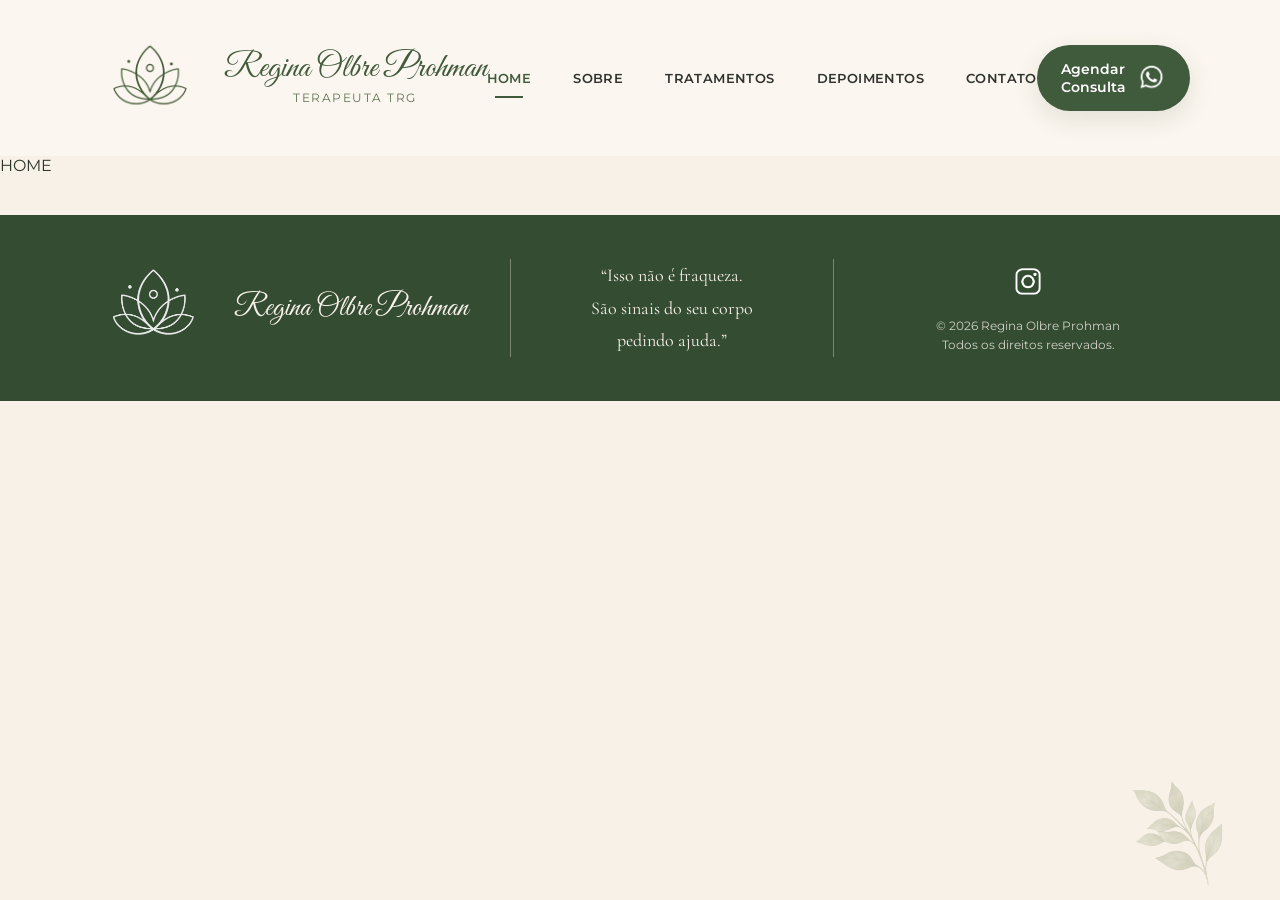
==== index.html @ 71042fd4 "Estrutura inicial de header e footer" ====
<!DOCTYPE html>
<html lang="pt-BR">

<head>
    <meta charset="UTF-8">
    <meta name="viewport" content="width=device-width, initial-scale=1.0">
    <title>Regina Olbre Prohman | Terapeuta</title>
    <link rel="stylesheet" href="style.css">
    <link rel="stylesheet" href="https://fonts.googleapis.com/css2?family=Great+Vibes&display=swap">
</head>

<body>
    <header>
        <div class="logo_cabecalho">
            <div class="icone_cabecalho">
                <img src="img/icone-header.png" alt="Ícone Regina Olbre Prohman">
            </div>

            <div class="nome">
                <p class="nome_regina">Regina Olbre Prohman</p>
                <p class="terapeuta_trg">TERAPEUTA TRG</p>
            </div>
        </div>

        <div class="menu">
            <nav>
                <a href="index.html" class="ativo">Home</a>
                <a href="sobre.html">Sobre</a>
                <a href="tratamentos.html">Tratamentos</a>
                <a href="depoimentos.html">Depoimentos</a>
                <a href="contato.html">Contato</a>
            </nav>
        </div>

        <div class="botao_whats">
            <a href="https://wa.me/55041995051301">
                Agendar Consulta
                <img src="img/whatsapp-icon.png" alt="WhatsApp">
            </a>
        </div>
</header>

    <section>
        <p>HOME</p>
    </section>


    <footer>
    <div class="footer_container">
        <div class="footer_logo">
            <img src="img/icone-rodape.png" alt="Ícone Regina Olbre Prohman">
            <p class="footer_nome">Regina Olbre Prohman</p>
        </div>

        <div class="footer_frase">
            <p>“Isso não é fraqueza.<br>São sinais do seu corpo <br>pedindo ajuda.”</p>
        </div>

        <div class="footer_contato">
            <div class="footer_insta">
                <a href="https://www.instagram.com/reginaolbreprohmam?utm_source=ig_web_button_share_sheet&igsh=ZDNlZDc0MzIxNw==" target="_blank">
                    <img src="img/instagram-icon.png" alt="Instagram">
                </a>
            </div>

            <p class="footer_direitos">
                © 2026 Regina Olbre Prohman<br>
                Todos os direitos reservados.
            </p>
        </div>
        <img class="folha_footer" src="img/folha-footer.png" alt="Folha decorativa">
    </div>
</footer>
</body>

</html>
---- style.css ----
@import url('https://fonts.googleapis.com/css2?family=Allura&family=Cormorant+Garamond:wght@400;500;600;700&family=Montserrat:wght@400;500;600;700&display=swap');
@import url('https://fonts.googleapis.com/css2?family=Great+Vibes&display=swap');

:root {
    /* FONTES */
    --fonte-logo: 'Great Vibes', cursive;
    --fonte-titulo: 'Cormorant Garamond', serif;
    --fonte-texto: 'Montserrat', sans-serif;

    /* CORES PRINCIPAIS */
    --cor-verde-principal: #405a3c;
    --cor-verde-escuro: #2f462f;
    --cor-verde-medio: #5f7655;
    --cor-verde-claro: #aab79b;

    /* CORES DE FUNDO */
    --cor-fundo-site: #f8f1e8;
    --cor-fundo-header: #fbf6ef;
    --cor-fundo-card: #fffaf2;
    --cor-fundo-footer: #334c32;

    /* CORES DE TEXTO */
    --cor-texto-principal: #2d352b;
    --cor-texto-secundario: #5e6659;
    --cor-texto-claro: #f8f1e8;
    --cor-texto-menu: #2f332e;

    /* CORES DE DETALHES */
    --cor-borda-suave: #e3d8c7;
    --cor-linha-decorativa: #d6c9b8;
    --cor-branco: #ffffff;

    /* BOTÕES */
    --cor-botao-verde: #405a3c;
    --cor-botao-verde-hover: #2f462f;
    --cor-botao-texto: #ffffff;

    /* SOMBRAS */
    --sombra-suave: 0 8px 25px rgba(47, 70, 47, 0.12);

    /* TAMANHOS */
    --altura-header: 90px;
    --largura-container: 1180px;
}


* {
    margin: 0;
    padding: 0;
    box-sizing: border-box;
}

body {
    font-family: var(--fonte-texto);
    background-color: var(--cor-fundo-site);
    color: var(--cor-texto-principal);
}

header {
    width: 100%;
    min-height: var(--altura-header);
    background-color: var(--cor-fundo-header);
    display: flex;
    align-items: center;
    justify-content: space-between;
    padding: 18px 7%;
    position: relative;
    z-index: 10;
}

.logo_cabecalho {
    text-decoration: none;
}
.icone_cabecalho {
    display: flex;
    align-items: center;
}

.icone_cabecalho img {
    width: 120px;
    height: auto;
    display: block;
}

.nome {
    margin-left: 14px;
    display: flex;
    flex-direction: column;
    justify-content: center;
    text-align: center;
}

.nome_regina {
    font-family: var(--fonte-logo);
    font-size: 34px;
    color: var(--cor-verde-principal);
    line-height: 1;
    white-space: nowrap;
}

.terapeuta_trg {
    font-family: var(--fonte-texto);
    font-size: 12px;
    letter-spacing: 1.5px;
    color: var(--cor-verde-medio);
    text-transform: uppercase;
    margin-top: 4px;
}

.menu nav {
    display: flex;
    align-items: center;
    gap: 42px;
}

.menu nav a {
    position: relative;
    font-family: var(--fonte-texto);
    font-size: 13px;
    font-weight: 600;
    color: var(--cor-texto-menu);
    text-decoration: none;
    text-transform: uppercase;
    letter-spacing: 0.4px;
    transition: color 0.3s ease;
}

.menu nav a::after {
    content: "";
    position: absolute;
    left: 50%;
    bottom: -12px;
    width: 0;
    height: 2px;
    background-color: var(--cor-verde-principal);
    transform: translateX(-50%);
    transition: width 0.3s ease;
}

.menu nav a:hover,
.menu nav a.ativo {
    color: var(--cor-verde-principal);
}

.menu nav a:hover::after,
.menu nav a.ativo::after {
    width: 28px;
}

.botao_whats img {
    width: 30px;
    height: auto;
}

.botao_whats a {
    display: inline-flex;
    align-items: center;
    justify-content: center;
    gap: 8px;
    padding: 15px 24px;
    border-radius: 999px;
    background-color: var(--cor-botao-verde);
    color: var(--cor-botao-texto);
    font-family: var(--fonte-texto);
    font-size: 14px;
    font-weight: 600;
    text-decoration: none;
    box-shadow: var(--sombra-suave);
    transition: background-color 0.3s ease, transform 0.3s ease;
}

.botao_whats a:hover {
    background-color: var(--cor-botao-verde-hover);
    transform: translateY(-2px);
}

.logo_cabecalho {
    display: flex;
    align-items: center;
}

footer {
    width: 100%;
    background-color: var(--cor-fundo-footer);
    color: var(--cor-texto-claro);
    padding: 28px 7%;
    margin-top: 40px;
}

.footer_container {
    max-width: var(--largura-container);
    margin: 0 auto;
    display: grid;
    grid-template-columns: 1.2fr 1fr 1fr;
    align-items: center;
    gap: 32px;
}

.footer_logo {
    display: flex;
    align-items: center;
    gap: 14px;
}

.footer_logo img {
    width: 130px;
    height: auto;
    opacity: 0.9;
}

.footer_nome {
    font-family: var(--fonte-logo);
    font-size: 30px;
    color: var(--cor-texto-claro);
    line-height: 1;
}

.footer_frase {
    border-left: 1px solid rgba(248, 241, 232, 0.35);
    border-right: 1px solid rgba(248, 241, 232, 0.35);
    padding: 0 28px;
    text-align: center;
}

.footer_frase p {
    font-family: var(--fonte-titulo);
    font-size: 18px;
    line-height: 1.8;
    color: var(--cor-texto-claro);
}

.footer_contato {
    text-align: center;
}

.footer_insta {
    margin-bottom: 10px;
}

.footer_insta a {
    color: var(--cor-texto-claro);
    text-decoration: none;
    font-family: var(--fonte-texto);
    font-size: 15px;
    font-weight: 500;
}

.footer_insta img {
    width: 40px;
    height: auto;
    transition: transform 0.3s ease, opacity 0.3s ease;
}

.footer_insta img:hover {
    transform: translateY(-3px);
    opacity: 0.85;
}

.footer_direitos {
    font-family: var(--fonte-texto);
    font-size: 12px;
    line-height: 1.6;
    color: rgba(248, 241, 232, 0.8);
}

.folha_footer {
    position: absolute;
    right: 40px;
    bottom: 0;
    width: 130px;
    opacity: 0.35;
    pointer-events: none;
}
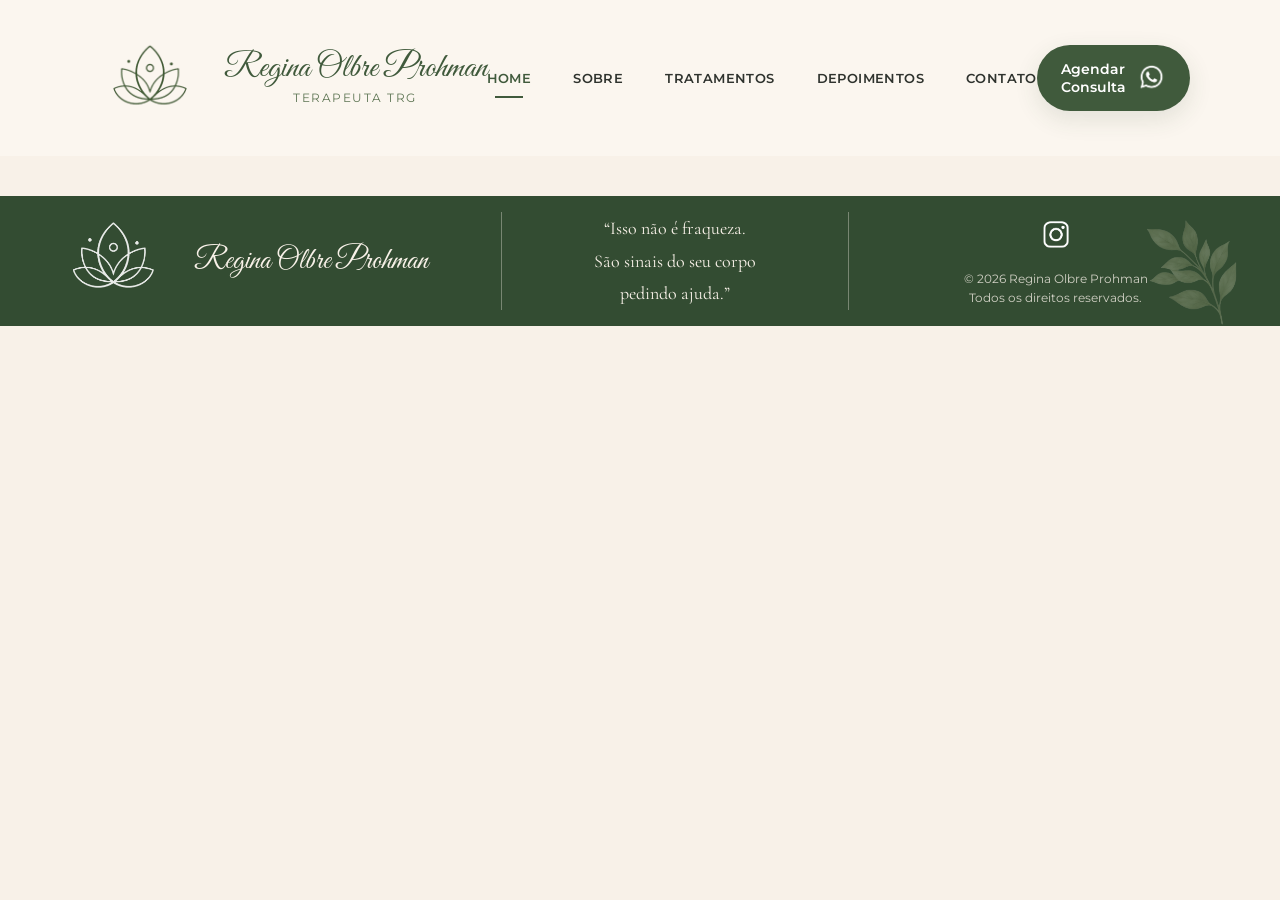
==== commit 3b18f929: "Corrige o footer" ====
--- a/index.html
+++ b/index.html
@@ -40,8 +40,8 @@
         </div>
 </header>
 
-    <section>
-        <p>HOME</p>
+    <section class="hero">
+        
     </section>
 
 
--- a/style.css
+++ b/style.css
@@ -180,10 +180,10 @@
 }
 
 footer {
+    position: relative;
     width: 100%;
     background-color: var(--cor-fundo-footer);
     color: var(--cor-texto-claro);
-    padding: 28px 7%;
     margin-top: 40px;
 }
 
@@ -265,9 +265,8 @@
 
 .folha_footer {
     position: absolute;
-    right: 40px;
-    bottom: 0;
+    right: 2%;
+    top: 10%;
     width: 130px;
     opacity: 0.35;
-    pointer-events: none;
 }
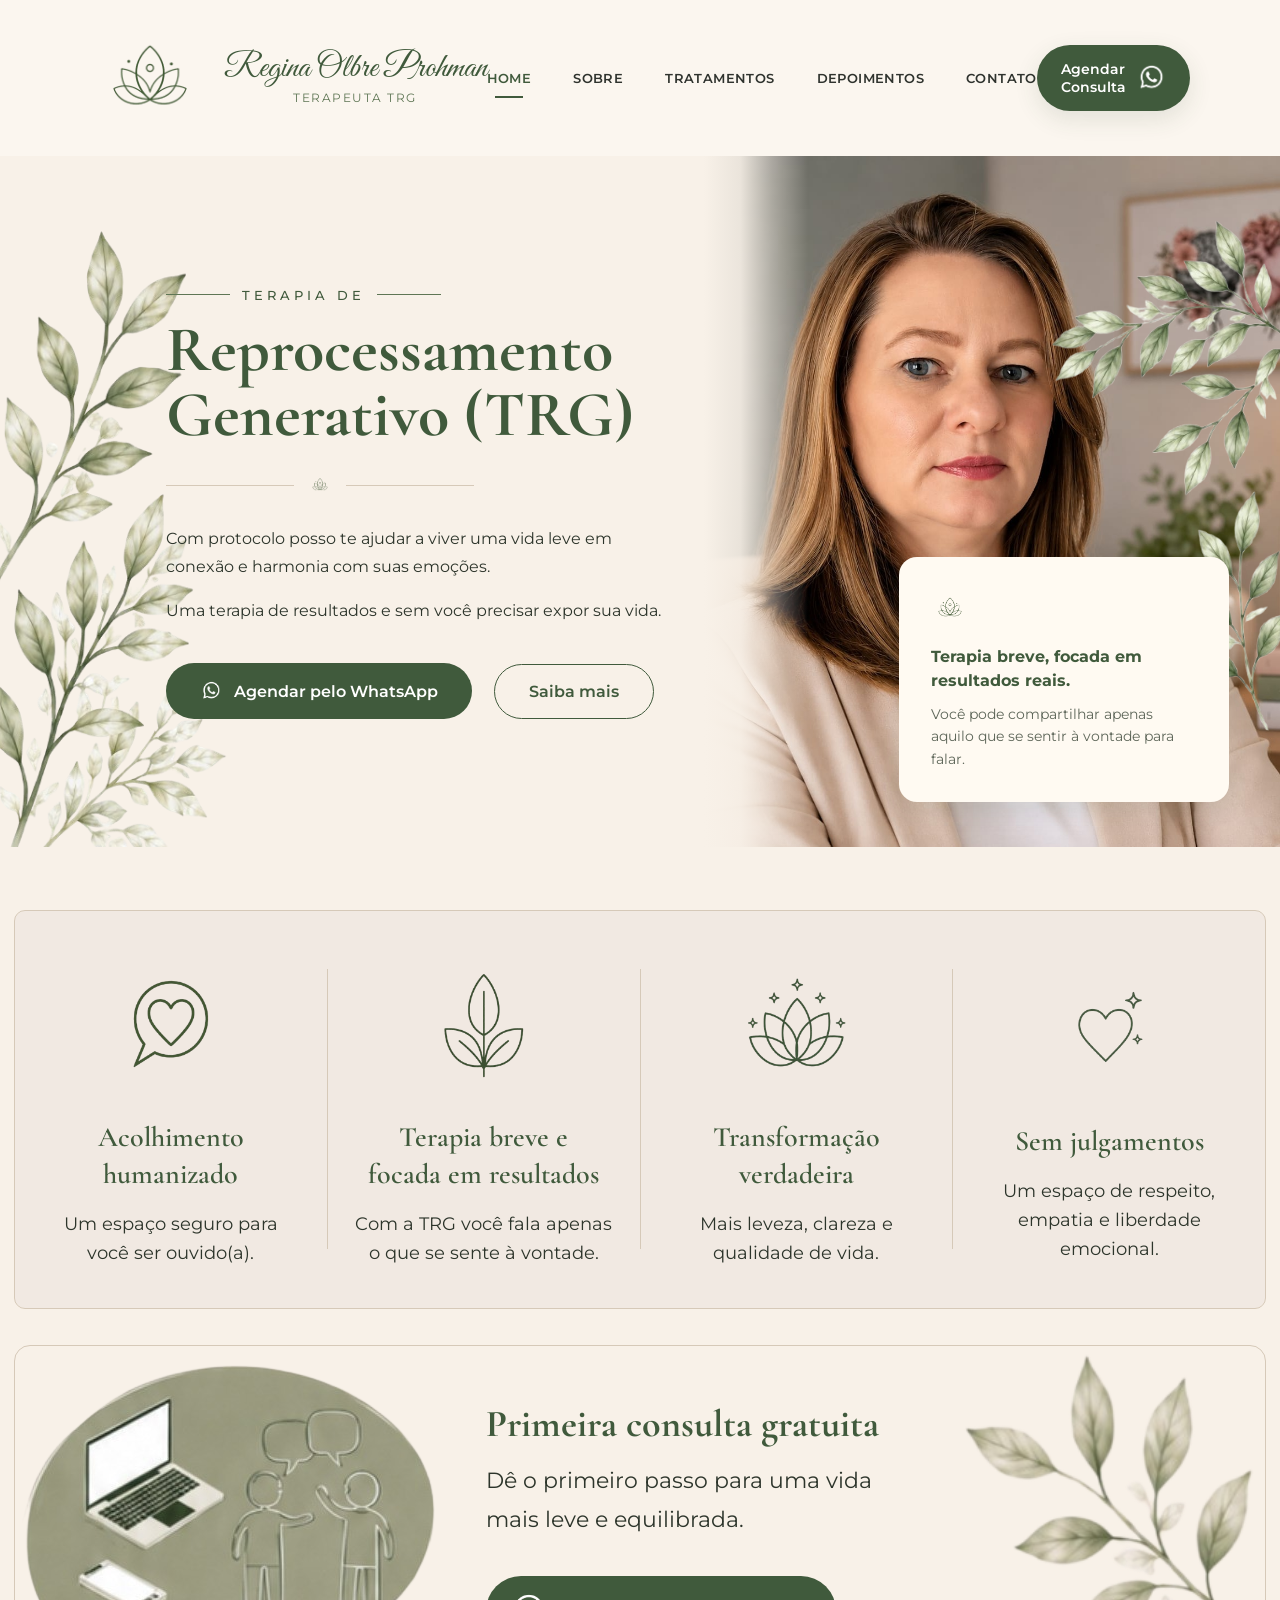
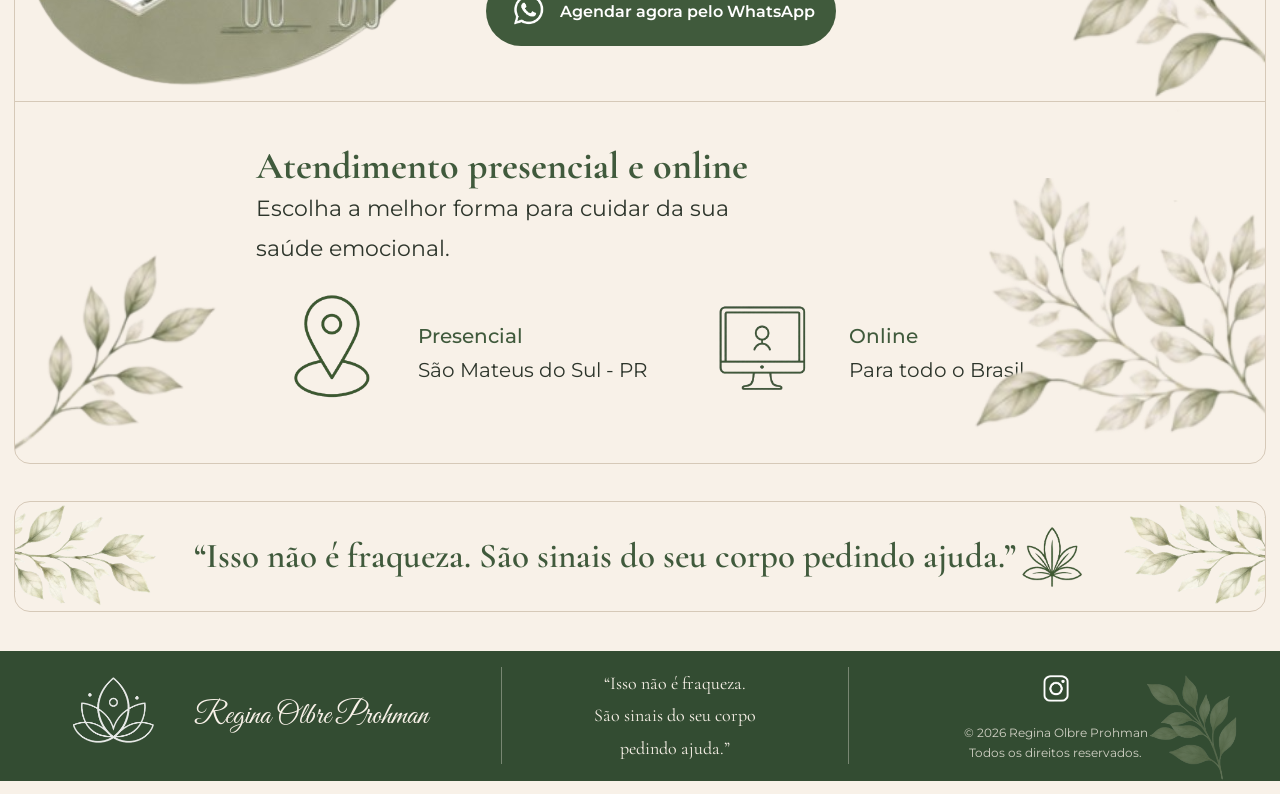
==== commit 86d3dc20: "Restaura imagens e arquivos do projeto" ====
--- a/index.html
+++ b/index.html
@@ -9,7 +9,7 @@
     <link rel="stylesheet" href="https://fonts.googleapis.com/css2?family=Great+Vibes&display=swap">
 </head>
 
-<body>
+<body class="home">
     <header>
         <div class="logo_cabecalho">
             <div class="icone_cabecalho">
@@ -38,12 +38,149 @@
                 <img src="img/whatsapp-icon.png" alt="WhatsApp">
             </a>
         </div>
-</header>
-
-    <section class="hero">
-        
-    </section>
-
+    </header>
+
+    <main>
+        <section class="hero">
+            <img src="img/folhas-decoracao-grandes.png" alt="Folha decorativa" class="folha-hero">
+            <img src="img/folhas-decoracao-grandes-direita.png" alt="Folha decorativa" class="folha-hero-2">
+
+            <div class="hero-esquerda">
+                <div class="subtitulo-hero">
+                    <span></span>
+                    <p>TERAPIA DE</p>
+                    <span></span>
+                </div>
+
+                <h1>
+                    Reprocessamento<br>
+                    Generativo (TRG)
+                </h1>
+
+                <div class="divisor">
+                    <span></span>
+                    <img src="img/icone-header.png" alt="Folha decorativa">
+                    <span></span>
+                </div>
+
+                <p class="descricao-hero">
+                    Com protocolo posso te ajudar a viver uma vida leve
+                    em conexão e harmonia com suas emoções.</p>
+
+                <p class="descricao-hero">
+                    Uma terapia de resultados e sem você precisar expor sua vida.</p>
+
+                <div class="botoes-hero">
+                    <a href="https://wa.me/55041995051301" class="btn-whatsapp" target="_blank">
+                        <img src="img/whatsapp-icon.png" alt="WhatsApp">
+                        Agendar pelo WhatsApp
+                    </a>
+
+                    <a href="sobre.html" class="btn-sobre">
+                        Saiba mais
+                    </a>
+                </div>
+                </div>
+
+                <div class="hero-direita">
+                    <div class="hero-imagem">
+                        <img src="img/hero-imagem.jpeg" alt="Terapeuta segurando prancheta.">
+                    </div>
+
+                    <div class="ret-direita">
+                        <img src="img/icone-header.png" alt="Folha decorativa">
+
+                        <p class="frase-ret-desc-cima">
+                            Terapia breve, focada em resultados reais.</p>
+                        <p class="frase-ret-desc">Você pode compartilhar apenas aquilo que se sentir à vontade para falar.</p>
+                    </div>
+                </div>
+        </section>
+
+        <section class="rect-quatro">
+            <div class="quadro">
+                <img class="icone" src="img/balao_coracao.png" alt="Ícone de um balão de fala com um coração dentro.">
+                <p class="titulo-quadro">Acolhimento<br>humanizado</p>
+                <p class="descricao-quadro">Um espaço seguro para<br>você ser ouvido(a).</p>
+            </div>
+            
+            <div class="divisao"><span></span></div>
+
+            <div class="quadro">
+                <img class="icone" src="img/folha_quadro.png" alt="Ícone de uma folha decorativa.">
+                <p class="titulo-quadro">Terapia breve e<br>focada em resultados</p>    
+                <p class="descricao-quadro">Com a TRG você fala apenas<br>o que se sente à vontade.</p>
+            </div>
+            
+            <div class="divisao"><span></span></div>
+
+            <div class="quadro">
+                <img class="icone" src="img/lotus_estrelas.png" alt="Ícone de um balão de uma lótus com estrelas.">
+                <p class="titulo-quadro">Transformação<br>verdadeira</p>          
+                <p class="descricao-quadro">Mais leveza, clareza e<br>qualidade de vida.</p>
+            </div>
+
+            <div class="divisao"><span></span></div>
+            
+            <div class="quadro">
+                <img class="icone" src="img/coracao_estrelas.png" alt="Ícone de coração com estrelas.">
+                <p class="titulo-quadro">Sem julgamentos</p>           
+                <p class="descricao-quadro">Um espaço de respeito,<br>empatia e liberdade<br>emocional.</p>
+            </div>
+        </section>
+
+        <section class="quadro-info">
+            <img src="img/folha-esquerda.png" alt="Folha decorativa" class="folha-esquerda-info">
+            <img src="img/folhas-direita-baixo.png" alt="Folha decorativa" class="folha-direita-info">
+            <img src="img/folhas-direita.png" alt="Folha decorativa" class="folha-direita-baixo-info">
+            <div class="parte-cima">
+                <img src="img/conversa.png" alt="Ícone de duas pessoas conversando.">
+                <div class="rect-info-cima">
+                    <p class="titulo-info">Primeira consulta gratuita</p>
+                    <p class="descricao-info">Dê o primeiro passo para uma vida<br>mais leve e equilibrada.</p>
+                    <a href="https://wa.me/55041995051301" class="btn-whatsapp" target="_blank">
+                        <img src="img/whatsapp-icon.png" alt="WhatsApp">
+                        Agendar agora pelo WhatsApp
+                    </a>
+                </div>
+            </div>
+
+            <div class="divisao-info"><span></span></div>
+
+            <div class="parte-baixo">
+                <p class="titulo-info">Atendimento presencial e online</p>
+                <p class="descricao-info">Escolha a melhor forma para cuidar da sua<br>saúde emocional.</p>
+                <div class="parte-baixo-baixo">
+                    <div class="presencial">
+                        <img src="img/localização.png" alt="Ícone de um localizador de mapa." class="icone">
+                    <div class="texto-baixo-baixo">
+                            <p class="titulo-atd">Presencial</p>
+                            <p class="desc-atd">São Mateus do Sul - PR</p>
+                        </div>
+                    </div>
+                    <div class="online">
+                        <img src="img/computador.png" alt="Ícone de atendimento online." class="icone">
+                        <div class="texto-baixo-baixo">
+                        <p class="titulo-atd">Online</p>
+                        <p class="desc-atd">Para todo o Brasil</p>
+                        </div>
+                    </div>
+                </div>
+            </div>
+        </section>
+
+        <section>
+            <div class="quadro-decoracao">
+                <img src="img/folha-decoracao-esquerda.png" alt="Folha decorativa" class="folha-decoracao-esquerda">
+                <img src="img/folha-decoracao-direita.png" alt="Folha decorativa" class="folha-decoracao-direita">
+                <div class="frase-quadro-decoracao">
+                    <p>“Isso não é fraqueza. São sinais do seu corpo pedindo ajuda.”</p>
+                </div>
+                <img src="img/folhinha-decoracao.png" alt="Folha decorativa" class="folhinha-decoracao">
+            </div>
+        </section>
+
+    </main>
 
     <footer>
     <div class="footer_container">
--- a/style.css
+++ b/style.css
@@ -1,5 +1,9 @@
 @import url('https://fonts.googleapis.com/css2?family=Allura&family=Cormorant+Garamond:wght@400;500;600;700&family=Montserrat:wght@400;500;600;700&display=swap');
 @import url('https://fonts.googleapis.com/css2?family=Great+Vibes&display=swap');
+
+p{
+    margin: 0;
+}
 
 :root {
     /* FONTES */
@@ -41,6 +45,7 @@
     /* TAMANHOS */
     --altura-header: 90px;
     --largura-container: 1180px;
+    --largura-quadro: 1250px;
 }
 
 
@@ -269,4 +274,671 @@
     top: 10%;
     width: 130px;
     opacity: 0.35;
-}+    pointer-events: none;
+}
+
+/* HOME */
+
+/*hero*/
+.hero {
+    position: relative;
+    width: 100%;
+    min-height: 560px;
+    background-color: var(--cor-fundo-site);
+    display: grid;
+    grid-template-columns: minmax(0, 55%) minmax(0, 45%);
+
+    overflow: hidden;
+}
+
+.folha-hero {
+    position: absolute;
+    left: -2%;
+    top: 8%;
+    width: clamp(160px, 21vw, 330px);
+    z-index: 3;
+    pointer-events: none;
+}
+
+.folha-hero-2 {
+    position: absolute;
+    right: -2%;
+    top: 8%;
+    width: clamp(170px, 23vw, 300px);
+    z-index: 5;
+    pointer-events: none;
+}
+
+.hero-esquerda {
+    position: relative;
+    z-index: 4;
+
+    /* AUMENTA A ÁREA REAL DA DIV */
+    width: 100%;
+    min-height: 560px;
+
+    /* controla onde o conteúdo começa */
+    padding: 58px 40px 55px clamp(120px, 13vw, 210px);
+
+    display: flex;
+    flex-direction: column;
+    justify-content: center;
+    align-items: flex-start;
+
+    /* remove o margin que estava atrapalhando */
+    margin-left: 0;
+}
+
+.subtitulo-hero {
+    display: flex;
+    align-items: center;
+    gap: 12px;
+    margin-bottom: 14px;
+}
+
+.subtitulo-hero span {
+    width: clamp(45px, 5vw, 70px);
+    height: 1px;
+    background-color: var(--cor-verde-medio);
+}
+
+.subtitulo-hero p {
+    font-family: var(--fonte-texto);
+    font-size: clamp(13px, 1.05vw, 16px);
+    letter-spacing: 4px;
+    color: var(--cor-verde-principal);
+    font-weight: 500;
+}
+
+.hero-esquerda h1 {
+    font-family: var(--fonte-titulo);
+    font-size: clamp(52px, 5vw, 76px);
+    line-height: 1.02;
+    color: var(--cor-verde-principal);
+    margin-bottom: 26px;
+}
+
+.divisor {
+    display: flex;
+    align-items: center;
+    gap: 14px;
+    width: clamp(260px, 24vw, 390px);
+    margin-bottom: 28px;
+}
+
+.divisor span {
+    flex: 1;
+    height: 1px;
+    background-color: var(--cor-linha-decorativa);
+}
+
+.divisor img {
+    width: 24px;
+    height: auto;
+}
+
+.descricao-hero {
+    max-width: 650px;
+    font-family: var(--fonte-texto);
+    font-size: clamp(16px, 1.25vw, 20px);
+    line-height: 1.75;
+    color: var(--cor-texto-principal);
+    margin-bottom: 16px;
+}
+
+.botoes-hero {
+    display: flex;
+    align-items: center;
+    gap: 22px;
+    margin-top: 22px;
+    flex-wrap: wrap;
+}
+
+.btn-whatsapp,
+.btn-sobre {
+    display: inline-flex;
+    align-items: center;
+    justify-content: center;
+    text-decoration: none;
+    font-family: var(--fonte-texto);
+    font-size: 16px;
+    font-weight: 600;
+    border-radius: 999px;
+    transition: 0.3s ease;
+    white-space: nowrap;
+}
+
+.btn-whatsapp {
+    gap: 12px;
+    padding: 17px 34px;
+    background-color: var(--cor-botao-verde);
+    color: var(--cor-botao-texto);
+}
+
+.btn-whatsapp img {
+    width: 22px;
+    height: 22px;
+}
+
+.btn-whatsapp:hover {
+    transform: translateY(-3px);
+    background-color: var(--cor-botao-verde-hover);
+}
+
+.btn-sobre {
+    padding: 17px 34px;
+    color: var(--cor-verde-principal);
+    border: 1px solid var(--cor-verde-principal);
+    background-color: transparent;
+}
+
+.btn-sobre:hover {
+    transform: translateY(-3px);
+    background-color: var(--cor-verde-principal);
+    color: var(--cor-branco);
+}
+
+.hero-direita {
+    position: relative;
+    min-height: 560px;
+}
+
+.hero-imagem {
+    position: relative;
+    width: 100%;
+    height: 100%;
+    min-height: 560px;
+    overflow: hidden;
+}
+
+.hero-imagem img {
+    width: 100%;
+    height: 100%;
+    object-fit: cover;
+    object-position: center;
+    display: block;
+}
+
+.hero-imagem::before {
+    content: "";
+    position: absolute;
+    top: 0;
+    left: 0;
+    width: 18%;
+    height: 100%;
+    background: linear-gradient(
+        to right,
+        var(--cor-fundo-site) 0%,
+        rgba(248, 241, 232, 0.9) 35%,
+        rgba(248, 241, 232, 0.45) 65%,
+        rgba(248, 241, 232, 0) 100%
+    );
+    z-index: 2;
+}
+
+.ret-direita {
+    position: absolute;
+    right: clamp(25px, 4vw, 60px);
+    bottom: clamp(28px, 4vw, 45px);
+    width: min(330px, calc(100% - 40px));
+    background-color: var(--cor-fundo-card);
+    border-radius: 18px;
+    padding: 32px;
+    z-index: 6;
+    box-shadow: var(--sombra-suave);
+}
+
+.ret-direita img {
+    width: 38px;
+    height: auto;
+    margin-bottom: 14px;
+}
+
+.frase-ret-desc-cima {
+    font-family: var(--fonte-texto);
+    font-size: 16px;
+    font-weight: 700;
+    line-height: 1.5;
+    color: var(--cor-verde-principal);
+    margin-bottom: 10px;
+}
+
+.frase-ret-desc {
+    font-family: var(--fonte-texto);
+    font-size: 14px;
+    line-height: 1.6;
+    color: var(--cor-texto-secundario);
+}
+
+@media (max-width: 1100px) {
+    .hero {
+        grid-template-columns: 62% 38%;
+    }
+
+    .hero-esquerda {
+        min-height: 560px;
+        padding-left: 90px;
+        padding-right: 30px;
+        margin-left: 0;
+    }
+
+    .hero-esquerda h1 {
+        font-size: clamp(46px, 5.5vw, 60px);
+    }
+
+    .descricao-hero {
+        max-width: 560px;
+        font-size: 16px;
+    }
+
+    .folha-hero {
+        width: 200px;
+    }
+
+    .folha-hero-2 {
+        width: 240px;
+    }
+}
+
+@media (max-width: 900px) {
+    .hero {
+        grid-template-columns: 1fr;
+        min-height: auto;
+    }
+
+    .hero-esquerda {
+        min-height: auto;
+        padding: 70px 30px 50px;
+        align-items: center;
+        text-align: center;
+        margin-left: 0;
+    }
+
+    .hero-esquerda h1 {
+        font-size: clamp(42px, 8vw, 56px);
+    }
+
+    .subtitulo-hero {
+        justify-content: center;
+    }
+
+    .divisor {
+        margin-left: auto;
+        margin-right: auto;
+        width: min(360px, 80%);
+    }
+
+    .descricao-hero {
+        max-width: 620px;
+        font-size: 16px;
+    }
+
+    .botoes-hero {
+        justify-content: center;
+    }
+
+    .hero-direita {
+        min-height: 460px;
+    }
+
+    .hero-imagem {
+        min-height: 460px;
+    }
+
+    .hero-imagem::before {
+        display: none;
+    }
+
+    .ret-direita {
+        left: 50%;
+        right: auto;
+        bottom: 25px;
+        width: min(340px, calc(100% - 40px));
+        transform: translateX(-50%);
+    }
+
+    .folha-hero {
+        left: -30px;
+        top: 20px;
+        width: 120px;
+        opacity: 0.55;
+    }
+
+    .folha-hero-2 {
+        right: -35px;
+        top: 25px;
+        width: 140px;
+        opacity: 0.55;
+    }
+}
+
+@media (max-width: 600px) {
+    .hero-esquerda {
+        padding: 55px 20px 40px;
+    }
+
+    .hero-esquerda h1 {
+        font-size: 38px;
+    }
+
+    .subtitulo-hero {
+        gap: 9px;
+    }
+
+    .subtitulo-hero span {
+        width: 34px;
+    }
+
+    .subtitulo-hero p {
+        font-size: 11px;
+        letter-spacing: 2px;
+    }
+
+    .descricao-hero {
+        font-size: 15px;
+        line-height: 1.65;
+    }
+
+    .botoes-hero {
+        width: 100%;
+        max-width: 320px;
+        flex-direction: column;
+        gap: 12px;
+    }
+
+    .btn-whatsapp,
+    .btn-sobre {
+        width: 100%;
+    }
+
+    .hero-direita {
+        min-height: 400px;
+    }
+
+    .hero-imagem {
+        min-height: 400px;
+    }
+
+    .hero-imagem img {
+        object-position: center;
+    }
+
+    .ret-direita {
+        bottom: 18px;
+        padding: 22px;
+    }
+
+    .folha-hero {
+        width: 90px;
+    }
+
+    .folha-hero-2 {
+        width: 110px;
+    }
+}
+
+@media (max-width: 380px) {
+    .hero-esquerda h1 {
+        font-size: 33px;
+    }
+
+    .hero-esquerda {
+        padding-left: 16px;
+        padding-right: 16px;
+    }
+
+    .hero-direita {
+        min-height: 360px;
+    }
+
+    .hero-imagem {
+        min-height: 360px;
+    }
+
+    .ret-direita {
+        width: calc(100% - 28px);
+        padding: 18px;
+    }
+}
+/*hero*/
+
+/*rect-quadros*/
+.divisao{
+    width: 1px;
+    height: 280px;
+    background-color: var(--cor-linha-decorativa);
+    align-self: center;
+}
+
+.rect-quatro{
+    text-align: center;
+    max-width: var(--largura-quadro);
+    margin: 5% auto 0;
+    display: flex;
+    flex-direction: row;
+    flex-wrap: nowrap;
+    align-items: stretch;
+    outline: 1px var(--cor-linha-decorativa) solid;
+    border-radius: 10px;
+    background-color: #f1e9e2;
+}
+
+.quadro{
+    align-items: center;
+    justify-content: center;
+    display: flex;
+    flex-direction: column;
+    flex: 1;
+    min-width: 220px;
+    min-height: 260px;
+    padding: 40px 22px;
+}
+
+.icone{
+    width: 150px;
+}
+
+.titulo-quadro{
+    margin-top: 18px;
+    font-size: 28px;   
+    font-family: 'Cormorant Garamond', sans-serif;
+    font-weight: 600;
+    color: var(--cor-verde-principal); 
+    gap: 15px;
+    line-height: 1.3;
+}
+
+.descricao-quadro{
+    margin-top: 18px;
+    font-size: 18px;
+    gap: 20px;
+    line-height: 1.6;
+}
+
+.quadro-info{
+    display: flex;
+    flex-direction: column;
+    max-width: var(--largura-quadro);
+    margin: 3% auto 3%;
+    outline: 1px var(--cor-linha-decorativa) solid;
+    border-radius: 15px;
+    position: relative;
+    overflow: hidden;
+}
+
+.parte-cima{
+    display: flex;
+}
+
+.whatsapp-info{
+    position: relative;
+    width: 150px;
+    height: auto;
+}
+
+.divisao-info{
+    justify-content: center;
+    width: var(--largura-quadro);
+    background-color: var(--cor-linha-decorativa);
+    margin-bottom: 26px;
+    height: 1px;
+}
+
+.rect-info-cima{
+    display: flex;
+    flex-direction: column;
+    align-items: flex-start;
+    gap: 14px;
+    margin-left: 35px;
+    justify-content: center;
+}
+
+.rect-info-cima p {
+    margin: 0;
+}
+
+.rect-info-cima a {
+    margin-top: 22px;
+    width: 350px;
+    height: 70px;
+    font-size: 16px;
+}
+
+.rect-info-cima a img{
+    width: 40px;
+    height: auto;
+}
+
+.titulo-info{
+    font-size: 38px;
+    font-family: 'Cormorant Garamond', sans-serif;
+    font-weight: 700;
+    color: var(--cor-verde-principal);
+}
+
+.descricao-info{
+    font-size: 22px;
+    line-height: 1.8;
+}
+
+.parte-baixo{
+    width: fit-content;
+    margin: 0 auto;
+    padding: 15px 0 35px;
+    display: flex;
+    flex-direction: column;
+    align-items: flex-start;
+    text-align: left;
+}
+
+.parte-baixo-baixo {
+    display: flex;
+    flex-direction: row;
+    gap: 40px;
+    margin-top: 10px;
+    width: 100%;
+}
+
+.texto-baixo-baixo{
+    display: flex;
+    flex-direction: column;
+    gap: 10px;
+}
+
+.presencial,
+.online {
+    display: flex;
+    align-items: center;
+    gap: 12px;
+}
+
+.titulo-atd{
+    font-size: 20px;
+    color: var(--cor-verde-principal);
+    font-weight: 500;
+}
+
+.desc-atd{
+    font-size: 20px;
+}
+
+.imagens-info{
+    position: relative;
+}
+
+.folha-esquerda-info {
+    position: absolute;
+    left: -10px;
+    bottom: 0;
+    width: 220px;
+}
+
+.folha-direita-info {
+    position: absolute;
+    right: -30px;
+    bottom: 0;
+    width: 350px;
+}
+
+.folha-direita-baixo-info {
+    position: absolute;
+    right: -10px;
+    top: 0;
+    width: 320px;
+}
+
+.quadro-decoracao{
+    position: relative;
+    display: flex;
+    width: var(--largura-quadro);
+    margin: 0 auto;
+    outline: 1px var(--cor-linha-decorativa) solid;
+    border-radius: 15px;
+    padding: 20px 0 20px;
+    overflow: hidden;   
+    align-items: center;
+    justify-content: center;
+}
+
+.frase-quadro-decoracao{
+    font-size: 35px;
+    font-family: 'Cormorant Garamond', sans-serif;
+    font-weight: 600;
+    color: var(--cor-verde-principal);
+    text-align: center;
+}
+
+.folha-decoracao-esquerda {
+    position: absolute;
+    left: -20px;
+    top: -17px;
+    width: 180px;
+}
+
+.folha-decoracao-direita {
+    position: absolute;
+    right: -20px;
+    top: -13px;
+    width: 180px;
+}
+
+.folhinha-decoracao{
+    width:70px;
+}
+/*rect-quadros*/
+
+
+/* SOBRE */
+
+
+
+/* TRATAMENTOS */
+
+
+
+
+/* DEPOIMENTOS */
+
+
+
+/* CONTATO */
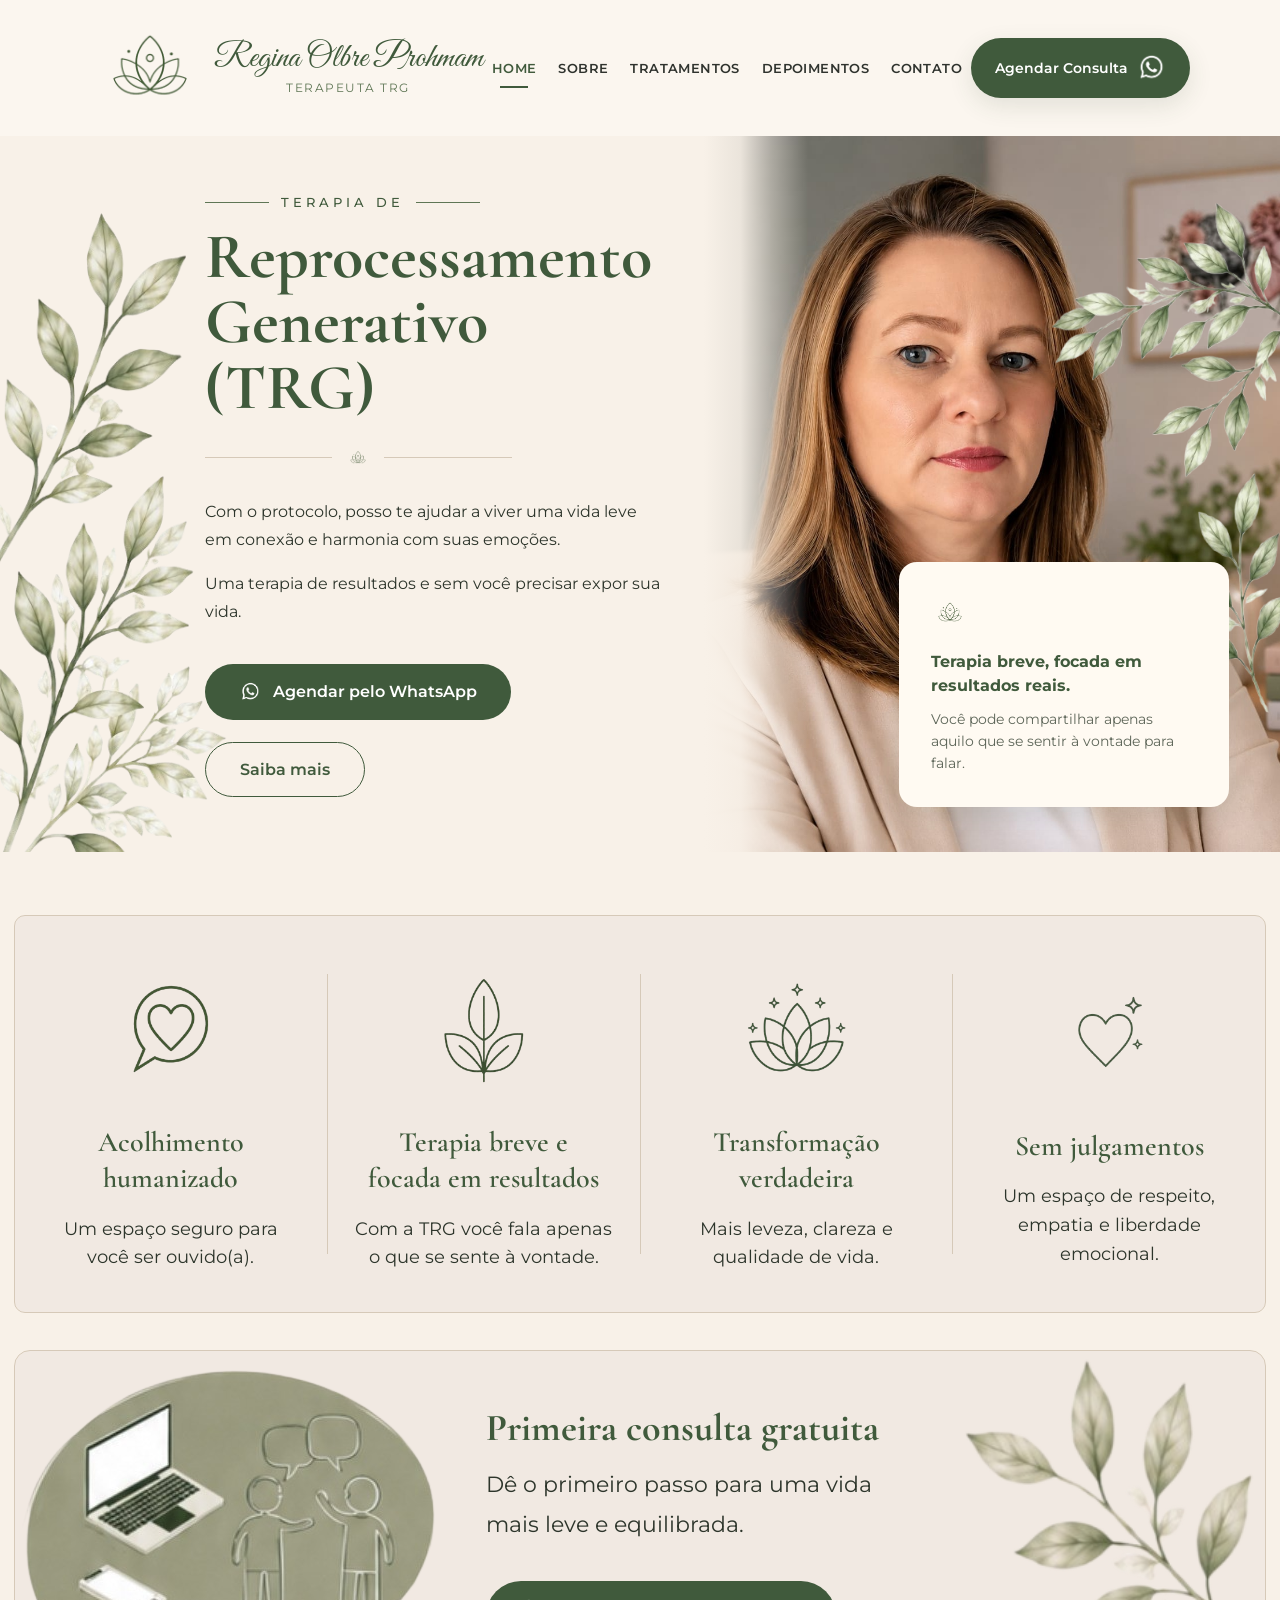
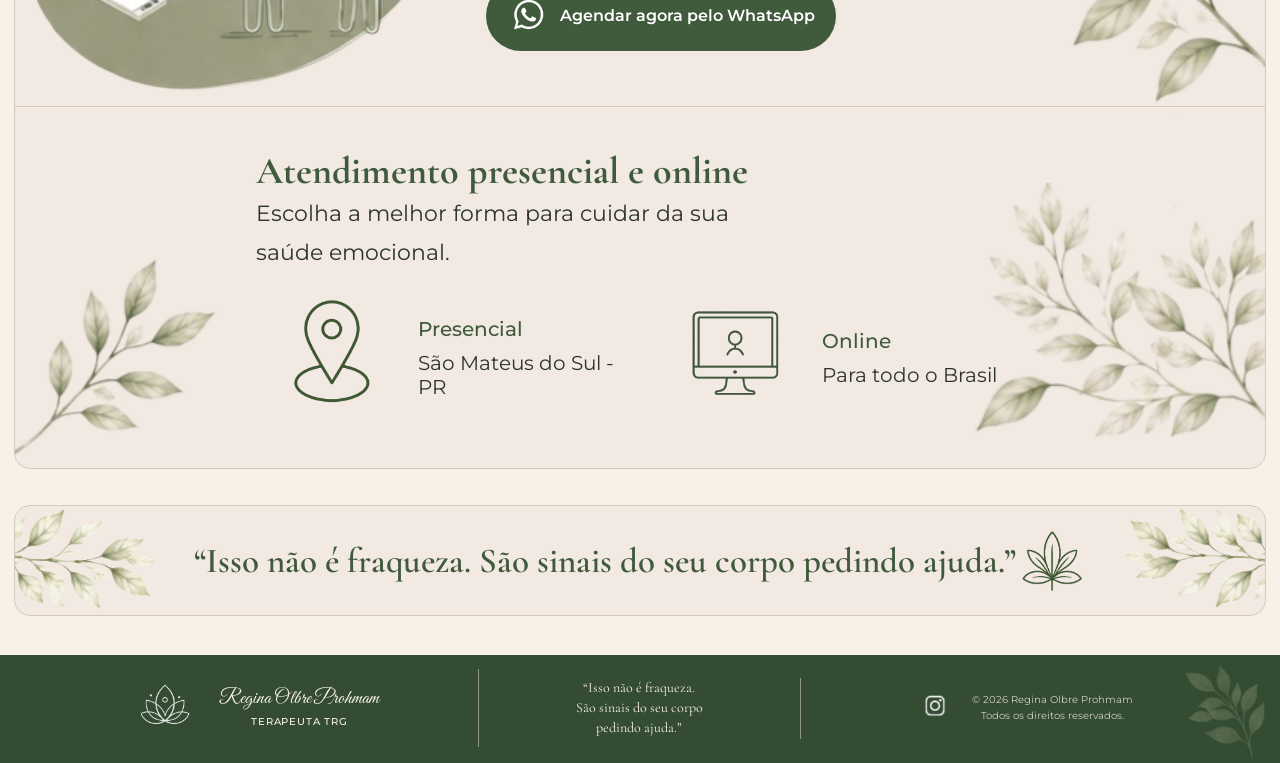
==== commit 5da6c890: "Detalhes finais" ====
--- a/index.html
+++ b/index.html
@@ -4,7 +4,7 @@
 <head>
     <meta charset="UTF-8">
     <meta name="viewport" content="width=device-width, initial-scale=1.0">
-    <title>Regina Olbre Prohman | Terapeuta</title>
+    <title>Regina Olbre Prohmam | Terapeuta</title>
     <link rel="stylesheet" href="style.css">
     <link rel="stylesheet" href="https://fonts.googleapis.com/css2?family=Great+Vibes&display=swap">
 </head>
@@ -13,11 +13,11 @@
     <header>
         <div class="logo_cabecalho">
             <div class="icone_cabecalho">
-                <img src="img/icone-header.png" alt="Ícone Regina Olbre Prohman">
+                <img src="img/icone-header.png" alt="Ícone Regina Olbre Prohmam">
             </div>
 
             <div class="nome">
-                <p class="nome_regina">Regina Olbre Prohman</p>
+                <p class="nome_regina">Regina Olbre Prohmam</p>
                 <p class="terapeuta_trg">TERAPEUTA TRG</p>
             </div>
         </div>
@@ -33,7 +33,7 @@
         </div>
 
         <div class="botao_whats">
-            <a href="https://wa.me/55041995051301">
+            <a href="https://wa.me/55042998671152">
                 Agendar Consulta
                 <img src="img/whatsapp-icon.png" alt="WhatsApp">
             </a>
@@ -64,14 +64,14 @@
                 </div>
 
                 <p class="descricao-hero">
-                    Com protocolo posso te ajudar a viver uma vida leve
+                    Com o protocolo, posso te ajudar a viver uma vida leve
                     em conexão e harmonia com suas emoções.</p>
 
                 <p class="descricao-hero">
                     Uma terapia de resultados e sem você precisar expor sua vida.</p>
 
                 <div class="botoes-hero">
-                    <a href="https://wa.me/55041995051301" class="btn-whatsapp" target="_blank">
+                    <a href="https://wa.me/55042998671152" class="btn-whatsapp" target="_blank">
                         <img src="img/whatsapp-icon.png" alt="WhatsApp">
                         Agendar pelo WhatsApp
                     </a>
@@ -138,7 +138,7 @@
                 <div class="rect-info-cima">
                     <p class="titulo-info">Primeira consulta gratuita</p>
                     <p class="descricao-info">Dê o primeiro passo para uma vida<br>mais leve e equilibrada.</p>
-                    <a href="https://wa.me/55041995051301" class="btn-whatsapp" target="_blank">
+                    <a href="https://wa.me/55042998671152" class="btn-whatsapp" target="_blank">
                         <img src="img/whatsapp-icon.png" alt="WhatsApp">
                         Agendar agora pelo WhatsApp
                     </a>
@@ -185,8 +185,8 @@
     <footer>
     <div class="footer_container">
         <div class="footer_logo">
-            <img src="img/icone-rodape.png" alt="Ícone Regina Olbre Prohman">
-            <p class="footer_nome">Regina Olbre Prohman</p>
+            <img src="img/icone-rodape.png" alt="Ícone Regina Olbre Prohmam">
+            <p class="footer_nome">Regina Olbre Prohmam</p>
         </div>
 
         <div class="footer_frase">
@@ -201,7 +201,7 @@
             </div>
 
             <p class="footer_direitos">
-                © 2026 Regina Olbre Prohman<br>
+                © 2026 Regina Olbre Prohmam<br>
                 Todos os direitos reservados.
             </p>
         </div>
@@ -210,4 +210,4 @@
 </footer>
 </body>
 
-</html>+</html>
--- a/style.css
+++ b/style.css
@@ -1,5 +1,6 @@
 @import url('https://fonts.googleapis.com/css2?family=Allura&family=Cormorant+Garamond:wght@400;500;600;700&family=Montserrat:wght@400;500;600;700&display=swap');
 @import url('https://fonts.googleapis.com/css2?family=Great+Vibes&display=swap');
+@import url('https://fonts.googleapis.com/css2?family=Cormorant+Garamond:wght@500;600;700&display=swap');
 
 p{
     margin: 0;
@@ -16,6 +17,7 @@
     --cor-verde-escuro: #2f462f;
     --cor-verde-medio: #5f7655;
     --cor-verde-claro: #aab79b;
+    --verde-card-suave: #E7E5D8;
 
     /* CORES DE FUNDO */
     --cor-fundo-site: #f8f1e8;
@@ -68,9 +70,10 @@
     display: flex;
     align-items: center;
     justify-content: space-between;
-    padding: 18px 7%;
+    padding: 8px 7%;
     position: relative;
     z-index: 10;
+    gap: 0px;
 }
 
 .logo_cabecalho {
@@ -88,7 +91,7 @@
 }
 
 .nome {
-    margin-left: 14px;
+    margin-left: 4px;
     display: flex;
     flex-direction: column;
     justify-content: center;
@@ -115,7 +118,7 @@
 .menu nav {
     display: flex;
     align-items: center;
-    gap: 42px;
+    gap: 22px;
 }
 
 .menu nav a {
@@ -190,15 +193,20 @@
     background-color: var(--cor-fundo-footer);
     color: var(--cor-texto-claro);
     margin-top: 40px;
+    position: relative;
+    overflow: hidden;
 }
 
 .footer_container {
     max-width: var(--largura-container);
     margin: 0 auto;
-    display: grid;
-    grid-template-columns: 1.2fr 1fr 1fr;
-    align-items: center;
-    gap: 32px;
+    display: flex;
+    align-items: center;
+    justify-content: center;
+    gap: 28px;
+    padding: 18px 24px 20px;
+    position: relative;
+    z-index: 2;
 }
 
 .footer_logo {
@@ -208,7 +216,7 @@
 }
 
 .footer_logo img {
-    width: 130px;
+    width: 110px;
     height: auto;
     opacity: 0.9;
 }
@@ -221,10 +229,7 @@
 }
 
 .footer_frase {
-    border-left: 1px solid rgba(248, 241, 232, 0.35);
-    border-right: 1px solid rgba(248, 241, 232, 0.35);
-    padding: 0 28px;
-    text-align: center;
+    display: none;
 }
 
 .footer_frase p {
@@ -235,11 +240,13 @@
 }
 
 .footer_contato {
-    text-align: center;
+    display: flex;
+    align-items: center;
+    gap: 28px;
 }
 
 .footer_insta {
-    margin-bottom: 10px;
+    margin-bottom: 0;
 }
 
 .footer_insta a {
@@ -262,6 +269,7 @@
 }
 
 .footer_direitos {
+    text-align: left;
     font-family: var(--fonte-texto);
     font-size: 12px;
     line-height: 1.6;
@@ -275,6 +283,147 @@
     width: 130px;
     opacity: 0.35;
     pointer-events: none;
+}
+
+@media (min-width: 901px) {
+    .footer_container {
+        max-width: 100%;
+        display: grid;
+        grid-template-columns: minmax(260px, 1fr) minmax(220px, 0.8fr) minmax(260px, 1fr);
+        gap: 0;
+        min-height: 106px;
+        padding: 14px clamp(34px, 6vw, 88px) 16px;
+    }
+
+    .footer_logo {
+        justify-content: center;
+        padding-right: clamp(22px, 4vw, 48px);
+        border-right: 1px solid rgba(248, 241, 232, 0.48);
+    }
+
+    .footer_logo img {
+        width: 78px;
+    }
+
+    .footer_nome {
+        font-size: 20px;
+        text-align: center;
+    }
+
+    .footer_nome::after {
+        content: "TERAPEUTA TRG";
+        display: block;
+        margin-top: 8px;
+        font-family: var(--fonte-texto);
+        font-size: 10px;
+        font-weight: 500;
+        letter-spacing: 0.8px;
+    }
+
+    .footer_frase {
+        display: flex;
+        justify-content: center;
+        text-align: center;
+        padding: 0 clamp(22px, 4vw, 48px);
+        border-right: 1px solid rgba(248, 241, 232, 0.48);
+    }
+
+    .footer_frase p {
+        font-size: 14px;
+        line-height: 1.45;
+    }
+
+    .footer_contato {
+        justify-content: center;
+        gap: 22px;
+        padding-left: clamp(22px, 4vw, 48px);
+    }
+
+    .footer_insta img {
+        width: 30px;
+    }
+
+    .footer_direitos {
+        font-size: 10px;
+        line-height: 1.6;
+        text-align: center;
+    }
+
+    .folha_footer {
+        right: 0;
+        top: 0;
+        width: 115px;
+        opacity: 0.28;
+    }
+}
+
+@media (max-width: 900px) {
+    header {
+        flex-wrap: wrap;
+        justify-content: center;
+        gap: 16px;
+    }
+
+    .menu nav {
+        flex-wrap: wrap;
+        justify-content: center;
+    }
+}
+
+@media (max-width: 500px) {
+    .menu nav {
+    display: flex;
+    align-items: center;
+    gap: 8px;
+    }
+
+    .menu nav a {
+        font-size: 10px;
+    }
+
+    .botao_whats {
+        display: none;
+    }
+
+    .folha_footer {
+        display: none;
+    }
+
+    .footer_frase {
+        display: none;
+    }
+
+    .footer_container {
+        display: grid;
+        grid-template-columns: auto auto;
+        gap: 10px 14px;
+        padding: 18px 14px;
+    }
+
+    .footer_contato {
+        display: contents;
+    }
+
+    .footer_logo {
+        gap: 8px;
+    }
+
+    .footer_logo img {
+        width: 78px;
+    }
+
+    .footer_nome {
+        font-size: 25px;
+    }
+
+    .footer_insta img {
+        width: 34px;
+    }
+
+    .footer_direitos {
+        grid-column: 1 / -1;
+        text-align: center;
+    }
 }
 
 /* HOME */
@@ -287,7 +436,6 @@
     background-color: var(--cor-fundo-site);
     display: grid;
     grid-template-columns: minmax(0, 55%) minmax(0, 45%);
-
     overflow: hidden;
 }
 
@@ -312,20 +460,13 @@
 .hero-esquerda {
     position: relative;
     z-index: 4;
-
-    /* AUMENTA A ÁREA REAL DA DIV */
     width: 100%;
     min-height: 560px;
-
-    /* controla onde o conteúdo começa */
-    padding: 58px 40px 55px clamp(120px, 13vw, 210px);
-
+    padding: 58px 40px 55px clamp(150px, 16vw, 250px);
     display: flex;
     flex-direction: column;
     justify-content: center;
     align-items: flex-start;
-
-    /* remove o margin que estava atrapalhando */
     margin-left: 0;
 }
 
@@ -517,7 +658,7 @@
 
     .hero-esquerda {
         min-height: 560px;
-        padding-left: 90px;
+        padding-left: 120px;
         padding-right: 30px;
         margin-left: 0;
     }
@@ -764,6 +905,7 @@
     border-radius: 15px;
     position: relative;
     overflow: hidden;
+    background-color: #f1e9e2;
 }
 
 .parte-cima{
@@ -898,6 +1040,7 @@
     overflow: hidden;   
     align-items: center;
     justify-content: center;
+    background-color: #f1e9e2;
 }
 
 .frase-quadro-decoracao{
@@ -927,18 +1070,2724 @@
 }
 /*rect-quadros*/
 
+@media (max-width: 900px) {
+    body.home .rect-quatro,
+    body.home .quadro-info,
+    body.home .quadro-decoracao {
+        width: calc(100% - 36px);
+        max-width: 680px;
+    }
+
+    body.home .rect-quatro {
+        display: grid;
+        grid-template-columns: repeat(2, minmax(0, 1fr));
+        margin-top: 36px;
+        overflow: hidden;
+    }
+
+    body.home .divisao {
+        display: none;
+    }
+
+    body.home .quadro {
+        min-width: 0;
+        min-height: 210px;
+        padding: 28px 18px;
+        border-bottom: 1px solid var(--cor-linha-decorativa);
+    }
+
+    body.home .quadro:nth-child(1),
+    body.home .quadro:nth-child(5) {
+        border-right: 1px solid var(--cor-linha-decorativa);
+    }
+
+    body.home .icone {
+        width: 104px;
+    }
+
+    body.home .titulo-quadro {
+        font-size: 24px;
+        margin-top: 12px;
+    }
+
+    body.home .descricao-quadro {
+        font-size: 15px;
+        line-height: 1.5;
+        margin-top: 10px;
+    }
+
+    body.home .quadro-info {
+        margin-top: 28px;
+        margin-bottom: 28px;
+    }
+
+    body.home .parte-cima {
+        align-items: center;
+        padding: 28px 28px 22px;
+        gap: 22px;
+    }
+
+    body.home .parte-cima > img {
+        width: 130px;
+        flex-shrink: 0;
+    }
+
+    body.home .rect-info-cima {
+        margin-left: 0;
+    }
+
+    body.home .rect-info-cima a {
+        width: auto;
+        min-height: 56px;
+        height: auto;
+        padding: 14px 22px;
+    }
+
+    body.home .titulo-info {
+        font-size: 32px;
+        line-height: 1.1;
+    }
+
+    body.home .descricao-info {
+        font-size: 17px;
+        line-height: 1.6;
+    }
+
+    body.home .divisao-info {
+        width: 100%;
+        margin-bottom: 0;
+    }
+
+    body.home .parte-baixo {
+        width: 100%;
+        padding: 24px 28px 30px;
+    }
+
+    body.home .parte-baixo-baixo {
+        gap: 22px;
+        flex-wrap: wrap;
+    }
+
+    body.home .folha-esquerda-info,
+    body.home .folha-direita-info,
+    body.home .folha-direita-baixo-info {
+        opacity: 0.16;
+    }
+
+    body.home .quadro-decoracao {
+        padding: 28px 95px;
+    }
+
+    body.home .frase-quadro-decoracao {
+        font-size: 28px;
+        line-height: 1.2;
+    }
+}
+
+@media (max-width: 600px) {
+    body.home .hero-esquerda {
+        padding: 42px 18px 32px;
+    }
+
+    body.home .hero-esquerda h1 {
+        font-size: 34px;
+        line-height: 1.05;
+        margin-bottom: 18px;
+    }
+
+    body.home .divisor {
+        width: min(280px, 86%);
+        margin-bottom: 20px;
+    }
+
+    body.home .descricao-hero {
+        max-width: 340px;
+        font-size: 14px;
+        line-height: 1.58;
+        margin-bottom: 10px;
+    }
+
+    body.home .btn-whatsapp,
+    body.home .btn-sobre {
+        min-height: 48px;
+        padding: 13px 18px;
+        font-size: 14px;
+    }
+
+    body.home .hero-direita,
+    body.home .hero-imagem {
+        min-height: 330px;
+    }
+
+    body.home .hero-imagem img {
+        object-position: center top;
+    }
+
+    body.home .ret-direita {
+        bottom: 14px;
+        width: calc(100% - 32px);
+        padding: 16px 18px;
+        border-radius: 12px;
+    }
+
+    body.home .ret-direita img {
+        width: 28px;
+        margin-bottom: 8px;
+    }
+
+    body.home .frase-ret-desc-cima {
+        font-size: 14px;
+        margin-bottom: 6px;
+    }
+
+    body.home .frase-ret-desc {
+        font-size: 12px;
+        line-height: 1.45;
+    }
+
+    body.home .folha-hero,
+    body.home .folha-hero-2 {
+        opacity: 0.28;
+    }
+
+    body.home .rect-quatro,
+    body.home .quadro-info,
+    body.home .quadro-decoracao {
+        width: calc(100% - 28px);
+    }
+
+    body.home .rect-quatro {
+        grid-template-columns: 1fr;
+        margin-top: 28px;
+    }
+
+    body.home .quadro {
+        min-height: auto;
+        padding: 24px 18px;
+        border-right: 0;
+    }
+
+    body.home .quadro:last-child {
+        border-bottom: 0;
+    }
+
+    body.home .icone {
+        width: 88px;
+    }
+
+    body.home .titulo-quadro {
+        font-size: 23px;
+    }
+
+    body.home .descricao-quadro {
+        font-size: 14px;
+    }
+
+    body.home .parte-cima {
+        flex-direction: column;
+        text-align: center;
+        padding: 26px 18px 22px;
+    }
+
+    body.home .parte-cima > img {
+        width: 96px;
+    }
+
+    body.home .rect-info-cima {
+        align-items: center;
+        gap: 10px;
+    }
+
+    body.home .titulo-info {
+        font-size: 27px;
+    }
+
+    body.home .descricao-info {
+        font-size: 15px;
+        line-height: 1.55;
+    }
+
+    body.home .rect-info-cima a {
+        width: min(100%, 300px);
+        min-height: 50px;
+        margin-top: 12px;
+        font-size: 13px;
+        white-space: normal;
+        line-height: 1.3;
+    }
+
+    body.home .rect-info-cima a img {
+        width: 24px;
+    }
+
+    body.home .parte-baixo {
+        align-items: center;
+        text-align: center;
+        padding: 24px 18px 28px;
+    }
+
+    body.home .parte-baixo-baixo {
+        flex-direction: column;
+        align-items: center;
+        gap: 16px;
+        margin-top: 18px;
+    }
+
+    body.home .presencial,
+    body.home .online {
+        width: min(100%, 285px);
+        justify-content: flex-start;
+        text-align: left;
+    }
+
+    body.home .titulo-atd,
+    body.home .desc-atd {
+        font-size: 15px;
+    }
+
+    body.home .folha-esquerda-info,
+    body.home .folha-direita-info,
+    body.home .folha-direita-baixo-info {
+        display: none;
+    }
+
+    body.home .quadro-decoracao {
+        min-height: 112px;
+        padding: 22px 46px;
+    }
+
+    body.home .frase-quadro-decoracao {
+        font-size: 22px;
+        line-height: 1.22;
+    }
+
+    body.home .folha-decoracao-esquerda,
+    body.home .folha-decoracao-direita {
+        width: 96px;
+        opacity: 0.28;
+    }
+
+    body.home .folhinha-decoracao {
+        display: none;
+    }
+
+}
+
+@media (max-width: 380px) {
+    body.home .hero-esquerda h1 {
+        font-size: 31px;
+    }
+
+    body.home .subtitulo-hero p {
+        letter-spacing: 1.5px;
+    }
+
+    body.home .hero-direita,
+    body.home .hero-imagem {
+        min-height: 300px;
+    }
+
+    body.home .quadro-decoracao {
+        padding-left: 32px;
+        padding-right: 32px;
+    }
+}
+
 
 /* SOBRE */
-
+    /*HERO*/
+/* SOBRE - BASE RESPONSIVA */
+
+*,
+*::before,
+*::after {
+    box-sizing: border-box;
+}
+
+html,
+body {
+    overflow-x: hidden;
+}
+
+.hero-sobre-container {
+    position: relative;
+    overflow: hidden;
+    padding: clamp(35px, 5vw, 70px) 0 clamp(55px, 7vw, 120px);
+}
+
+.hero-sobre {
+    position: relative;
+    z-index: 2;
+    display: grid;
+    grid-template-columns: minmax(0, 1fr) minmax(320px, 1fr);
+    align-items: center;
+    gap: clamp(24px, 4vw, 60px);
+    width: min(var(--largura-quadro), calc(100% - clamp(32px, 6vw, 96px)));
+    margin: 0 auto;
+    padding: clamp(20px, 4vw, 50px) 0 10px;
+}
+
+.hero-sobre > * {
+    min-width: 0;
+}
+
+.hero-sobre img {
+    max-width: 100%;
+    height: auto;
+    object-fit: contain;
+}
+
+.folha-hero-sobre {
+    position: absolute;
+    left: 0;
+    bottom: 40px;
+    height: clamp(260px, 32vw, 500px);
+    max-width: none;
+    z-index: 1;
+    pointer-events: none;
+}
+
+.folha-hero-sobre-direita {
+    position: absolute;
+    right: 0;
+    bottom: 0;
+    height: clamp(300px, 38vw, 620px);
+    max-width: none;
+    z-index: 1;
+    pointer-events: none;
+}
+
+.conteudo-hero-sobre h1 {
+    font-size: clamp(34px, 4vw, 50px);
+    font-family: 'Cormorant Garamond', sans-serif;
+    color: var(--cor-verde-principal);
+}
+
+.descricao-hero-sobre {
+    font-size: clamp(15px, 1.35vw, 18px);
+    line-height: 1.7;
+    margin-top: 20px;
+    margin-bottom: 20px;
+}
+
+.divisor-sobre-cima,
+.divisor-sobre-baixo,
+.divisao-descricao {
+    display: flex;
+    align-items: center;
+    gap: 14px;
+}
+
+.divisor-sobre-cima {
+    width: clamp(250px, 24vw, 390px);
+}
+
+.divisor-sobre-baixo {
+    width: clamp(260px, 32vw, 700px);
+}
+
+.divisao-descricao {
+    width: clamp(250px, 30vw, 500px);
+}
+
+.divisor-sobre-cima span,
+.divisor-sobre-baixo span,
+.divisao-descricao span {
+    height: 1px;
+    flex: 1;
+    background-color: var(--cor-verde-principal);
+}
+
+.divisor-sobre-cima img,
+.divisor-sobre-baixo img,
+.divisao-descricao img {
+    width: 33px;
+    height: auto;
+    flex-shrink: 0;
+}
+
+.divisor-sobre-cima p {
+    font-size: clamp(18px, 2vw, 22px);
+    color: var(--cor-fundo-footer);
+    white-space: nowrap;
+}
+
+/* QUADRO DE INFO */
+
+.quadro-info-sobre {
+    display: grid;
+    grid-template-columns: minmax(0, 1fr) 1px minmax(0, 1fr) 1px minmax(0, 1fr) 1px minmax(0, 1fr);
+    align-items: center;
+    width: min(1400px, calc(100% - clamp(32px, 6vw, 96px)));
+    margin: 0 auto;
+    padding: clamp(18px, 2vw, 28px);
+    outline: 1px solid var(--cor-borda-suave);
+    border-radius: 18px;
+    background: #f3e9de;
+}
+
+.info-item-sobre {
+    display: flex;
+    align-items: center;
+    gap: clamp(14px, 1.6vw, 24px);
+    min-width: 0;
+    min-height: clamp(120px, 12vw, 170px);
+    padding: clamp(12px, 1.5vw, 20px);
+}
+
+.info-item-sobre img {
+    width: clamp(56px, 6vw, 95px);
+    height: auto;
+    flex-shrink: 0;
+}
+
+.titulo-sobre-desc {
+    font-size: clamp(17px, 1.5vw, 20px);
+    color: var(--cor-verde-principal);
+    font-weight: 500;
+    margin-bottom: 10px;
+}
+
+.desc-sobre-desc {
+    font-size: clamp(14px, 1.25vw, 18px);
+    line-height: 1.5;
+}
+
+.divisao-info-sobre {
+    width: 1px;
+    height: 70%;
+    min-height: 90px;
+    background-color: var(--cor-linha-decorativa);
+    align-self: center;
+}
+
+/* DESCRICAO */
+
+.descricao-sobre {
+    position: relative;
+    display: grid;
+    grid-template-columns: minmax(0, 600px) minmax(320px, 560px);
+    justify-content: center;
+    align-items: center;
+    gap: clamp(35px, 6vw, 90px);
+    width: min(var(--largura-quadro), calc(100% - clamp(32px, 6vw, 96px)));
+    margin: clamp(55px, 6vw, 75px) auto;
+}
+
+.desc-sobre-esquerda {
+    display: flex;
+    flex-direction: column;
+    min-width: 0;
+    max-width: 600px;
+}
+
+.desc-sobre-esquerda h2 {
+    font-family: 'Cormorant Garamond', sans-serif;
+    color: var(--cor-verde-principal);
+    font-size: clamp(32px, 3.8vw, 45px);
+}
+
+.desc-sobre-esquerda p {
+    font-size: clamp(15px, 1.35vw, 18px);
+    line-height: 1.65;
+}
+
+.descricao-abordagem-cima {
+    margin-bottom: 15px;
+}
+
+.container-descricao-direita {
+    position: relative;
+    display: flex;
+    width: 100%;
+    min-width: 0;
+}
+
+.desc-sobre-direita {
+    position: relative;
+    display: flex;
+    flex-direction: column;
+    justify-content: center;
+    width: 100%;
+    min-width: 0;
+    background-color: #f3e9de;
+    border-radius: 18px;
+    overflow: hidden;
+    padding: clamp(22px, 3vw, 32px);
+}
+
+.desc-sobre-direita h3 {
+    position: relative;
+    z-index: 2;
+    font-family: 'Cormorant Garamond', sans-serif;
+    color: var(--cor-verde-principal);
+    font-size: clamp(28px, 3vw, 35px);
+    margin: 0 0 23px;
+    font-weight: 500;
+}
+
+.item-lista-desc {
+    position: relative;
+    z-index: 2;
+    display: flex;
+    align-items: center;
+    gap: 18px;
+    margin-bottom: 8px;
+    min-width: 0;
+}
+
+.item-lista-desc:last-child {
+    margin-bottom: 0;
+}
+
+.item-lista-desc img {
+    width: clamp(34px, 4vw, 50px);
+    height: auto;
+    flex-shrink: 0;
+}
+
+.item-lista-desc p {
+    min-width: 0;
+}
+
+.imagem-desc-direita {
+    position: absolute;
+    width: clamp(220px, 28vw, 330px);
+    right: clamp(-110px, -6vw, -45px);
+    top: clamp(-35px, -2vw, 10px);
+    z-index: 1;
+    opacity: 0.45;
+    pointer-events: none;
+}
+
+/* CONTATO */
+
+.sobre-contato {
+    display: flex;
+    align-items: center;
+    justify-content: space-between;
+    width: min(1000px, calc(100% - clamp(32px, 6vw, 96px)));
+    margin: 0 auto;
+    padding: clamp(16px, 2vw, 24px) clamp(22px, 5vw, 75px);
+    text-align: center;
+    overflow: hidden;
+    border-radius: 10px;
+    background-color: var(--cor-borda-suave);
+    min-height: 80px;
+    gap: 30px;
+}
+
+.sobre-contato-info {
+    display: flex;
+    align-items: center;
+    gap: 28px;
+    min-width: 0;
+}
+
+.sobre-contato-texto {
+    text-align: left;
+    line-height: 1.45;
+    margin-top: 0;
+}
+
+.sobre-contato-texto h2 {
+    font-family: var(--fonte-titulo);
+    color: var(--cor-verde-principal);
+    font-size: clamp(22px, 2vw, 26px);
+}
+
+.sobre-contato-texto p {
+    font-family: var(--fonte-texto);
+    font-size: 14px;
+}
+
+.sobre-contato-icone img {
+    height: 60px;
+    display: block;
+}
+
+.sobre-contato-botao a {
+    display: inline-flex;
+    align-items: center;
+    justify-content: center;
+    gap: 10px;
+    padding: 13px 22px;
+    border-radius: 999px;
+    background-color: var(--cor-botao-verde);
+    color: var(--cor-botao-texto);
+    font-family: var(--fonte-texto);
+    font-size: 14px;
+    font-weight: 500;
+    text-decoration: none;
+    white-space: nowrap;
+    transition: background-color 0.3s ease, transform 0.3s ease;
+}
+
+.sobre-contato-botao a:hover {
+    background-color: var(--cor-botao-verde-hover);
+    transform: translateY(-2px);
+}
+
+.sobre-contato-botao img {
+    width: 24px;
+    height: auto;
+}
+
+/* NOTEBOOKS MENORES */
+
+@media (max-width: 1280px) {
+    .hero-sobre {
+        grid-template-columns: minmax(0, 0.9fr) minmax(300px, 1fr);
+    }
+
+    .quadro-info-sobre {
+        grid-template-columns: repeat(2, minmax(0, 1fr));
+        row-gap: 8px;
+    }
+
+    .divisao-info-sobre {
+        display: none;
+    }
+
+    .info-item-sobre {
+        min-height: 120px;
+        border-bottom: 1px solid var(--cor-linha-decorativa);
+    }
+
+    .info-item-sobre:nth-last-child(-n + 2) {
+        border-bottom: 0;
+    }
+}
+
+/* TABLETS */
+
+@media (max-width: 900px) {
+    .hero-sobre-container {
+        padding: 40px 0 60px;
+    }
+
+    .hero-sobre {
+        grid-template-columns: 1fr;
+        text-align: center;
+        width: calc(100% - 40px);
+        gap: 30px;
+    }
+
+    .divisor-sobre-cima,
+    .divisor-sobre-baixo {
+        margin: 0 auto;
+    }
+
+    .folha-hero-sobre,
+    .folha-hero-sobre-direita {
+        display: none;
+    }
+
+    .quadro-info-sobre {
+        grid-template-columns: 1fr;
+        width: calc(100% - 40px);
+        padding: 22px;
+    }
+
+    .info-item-sobre {
+        border-bottom: 1px solid var(--cor-linha-decorativa);
+        padding: 18px 0;
+    }
+
+    .info-item-sobre:last-of-type {
+        border-bottom: 0;
+    }
+
+    .descricao-sobre {
+        grid-template-columns: 1fr;
+        width: 100%;
+        padding: 0 20px;
+        gap: 35px;
+    }
+
+    .desc-sobre-esquerda {
+        max-width: 100%;
+    }
+
+    .container-descricao-direita {
+        width: 100%;
+    }
+
+    .sobre-contato {
+        width: calc(100% - 40px);
+        flex-direction: column;
+        padding: 24px;
+    }
+
+    .sobre-contato-info {
+        flex-direction: column;
+        gap: 14px;
+    }
+
+    .sobre-contato-texto {
+        text-align: center;
+    }
+}
+
+/* CELULARES */
+
+@media (max-width: 600px) {
+    .hero-sobre {
+        width: calc(100% - 28px);
+    }
+
+    .divisor-sobre-cima,
+    .divisor-sobre-baixo,
+    .divisao-descricao {
+        width: 100%;
+        max-width: 300px;
+    }
+
+    .quadro-info-sobre {
+        width: calc(100% - 28px);
+        padding: 18px;
+        border-radius: 14px;
+    }
+
+    .info-item-sobre {
+        align-items: flex-start;
+        gap: 14px;
+    }
+
+    .descricao-sobre {
+        padding: 0 14px;
+        margin: 45px auto;
+    }
+
+    .desc-sobre-direita {
+        padding: 22px 16px;
+    }
+
+    .item-lista-desc {
+        align-items: flex-start;
+        gap: 12px;
+    }
+
+    .imagem-desc-direita {
+        width: 220px;
+        right: -115px;
+        top: 20px;
+        opacity: 0.28;
+    }
+
+    .sobre-contato {
+        width: calc(100% - 28px);
+        padding: 22px 18px;
+    }
+
+    .sobre-contato-botao,
+    .sobre-contato-botao a {
+        width: 100%;
+    }
+
+    .sobre-contato-botao a {
+        white-space: normal;
+    }
+}
+
+/* SOBRE*/
 
 
 /* TRATAMENTOS */
-
-
-
-
+.intro-tratamentos {
+    position: relative;
+    padding: 60px 60px 180px;
+    text-align: center;
+    overflow: hidden;
+}
+
+.conteudo-intro-tratamentos {
+    max-width: 780px;
+    margin: 0 auto;
+    position: relative;
+    z-index: 2;
+}
+
+.decoracao-esquerda {
+    position: absolute;
+    left: 0;
+    top: 20px;
+    width: 300px;
+    z-index: 1;
+}
+
+.decoracao-direita {
+    position: absolute;
+    right: 0;
+    top: 20px;
+    width: 300px;
+    z-index: 1;
+}
+
+.decoracao-esquerda img,
+.decoracao-direita img {
+    width: 100%;
+    display: block;
+}
+
+.tratamentos-titulo h1 {
+    font-family: var(--fonte-titulo);
+    font-weight: 800;
+    color: var(--cor-verde-principal);
+    font-size: 50px;
+}
+
+.tratamentos-linha {
+    display: flex;
+    align-items: center;
+    justify-content: center;
+    gap: 28px;
+    margin: 18px auto 24px;
+}
+
+.tratamentos-linha span {
+    width: 230px;
+    height: 2px;
+    background-color: #d8d2bd;
+}
+
+.tratamentos-linha img {
+    width: 34px;
+    height: auto;
+}
+
+.tratamentos-texto {
+    font-size: 17px;
+    color: var(--cor-texto-principal);
+    font-family: var(--fonte-texto);
+    font-weight: 500;
+    line-height: 1.8;
+}
+
+
+.tratamento-titulo-areas {
+    color: var(--cor-texto-secundario);
+    font-weight: 600;
+    margin-top: 10px;
+    font-size: 18px;
+}
+
+.cards-tratamentos {
+    display: grid;
+    grid-template-columns: repeat(auto-fit, minmax(260px, 1fr));
+    gap: 20px;
+    max-width: 1200px;
+    width: calc(100% - 40px);
+    margin-left: auto;
+    margin-right: auto;
+    padding: 0px 0px;
+    margin-top: -100px;
+}
+
+@media (min-width: 1740px) {
+    .cards-tratamentos {
+        max-width: 1650px;
+        grid-template-columns: repeat(4, minmax(400px, 1fr));
+    }
+}
+
+.tratamento-card {
+    display: flex;
+    flex-direction: row;
+    align-items: center;
+    gap: 18px;
+    border-color: var(--cor-borda-suave);
+    border-width: 1.5px;
+    border-style: solid;
+    border-radius: 10px;
+    padding: 22px 20px;
+    width: 100%;
+    min-height: 160px;
+    background-color: var(--cor-fundo-card);
+    box-shadow: 0 6px 18px rgba(64, 90, 60, 0.06);
+}
+
+.tratamento-card img {
+    width: 96px;
+    height: auto;
+    margin-left: 0;
+    display: block;
+}
+
+.tratamento-icone {
+    flex: 0 0 96px;
+}
+
+.tratamento-info h2 {
+    font-family: var(--fonte-titulo);
+    color: var(--cor-verde-principal);
+    font-weight: 800;
+    font-size: 25px;
+    line-height: 1.05;
+}
+
+.tratamento-info p {
+    font-family: var(--fonte-texto);
+    font-size: 13px;
+    color: var(--cor-texto-principal);
+    line-height: 1.65;
+}
+
+.tratamento-info span {
+    width: 100%;
+    max-width: 160px;
+    height: 1.5px;
+    background-color: #d8d2bd;
+    display: block;
+}
+
+.linha-cards {
+    display: flex;
+    align-items: center;
+    justify-content: flex-start;
+    gap: 8px;
+    margin-left: 0;
+    margin-top: 8px;
+    margin-bottom: 12px;
+}
+
+.tratamentos-final {
+    width: 90%;
+    margin-left: auto;
+    margin-right: auto;
+    display: flex;
+    flex-direction: column;
+    justify-content: center;
+    gap: 14px;
+}
+
+.tratamentos-mensagem {
+    display: flex;
+    flex-direction: row;
+    align-items: center;
+    position: relative;
+    padding: 12px 22px;
+    text-align: center;
+    overflow: hidden;
+    border-radius: 10px;
+    margin-top: 50px;
+    background-color: var(--verde-card-suave);
+    min-height: 95px;
+    height: auto;
+    gap: 28px;
+}
+
+.tratamentos-mensagem-texto {
+    text-align: left;
+    line-height: 1.45;
+    margin-top: 0;
+    flex: 1;
+}
+
+.tratamentos-mensagem-texto h2 {
+    margin-bottom: 8px;
+    font-family: var(--fonte-titulo);
+    font-size: 28px;
+    font-weight: 700;
+}
+
+.tratamentos-mensagem-texto p {
+    font-family: var(--fonte-texto);
+    font-size: 14px;
+    max-width: 650px;
+}
+
+.tratamentos-mensagem-icone img {
+    height: 82px;
+}
+
+.tratamentos-mensagem-decoracao img {
+    height: 78px;
+    display: block;
+}
+
+.tratamentos-contato {
+    display: flex;
+    flex-direction: row;
+    align-items: center;
+    justify-content: space-between;
+    position: relative;
+    padding: 16px 130px;
+    text-align: center;
+    overflow: hidden;
+    border-radius: 10px;
+    margin-top: 0px;
+    background-color: var(--verde-card-suave);
+    min-height: 80px;
+    height: auto;
+    gap: 30px;
+}
+
+.tratamentos-contato-info {
+    display: flex;
+    align-items: center;
+    gap: 28px;
+}
+
+.tratamentos-contato-texto {
+    text-align: left;
+    line-height: 1.45;
+    margin-top: 0;
+}
+
+.tratamentos-contato-texto h2 {
+    font-family: var(--fonte-titulo);
+    color: var(--cor-verde-principal);
+    font-size: 26px;
+}
+
+.tratamentos-contato-texto p {
+    font-family: var(--fonte-texto);
+    font-size: 14px;
+}
+
+.tratamentos-contato-icone img {
+    height: 60px;
+    display: block;
+}
+
+.tratamentos-contato-botao a {
+    display: inline-flex;
+    align-items: center;
+    justify-content: center;
+    gap: 10px;
+    padding: 13px 22px;
+    border-radius: 999px;
+    background-color: var(--cor-botao-verde);
+    color: var(--cor-botao-texto);
+    font-family: var(--fonte-texto);
+    font-size: 14px;
+    font-weight: 500;
+    text-decoration: none;
+    white-space: nowrap;
+    transition: background-color 0.3s ease, transform 0.3s ease;
+}
+
+.tratamentos-contato-botao a:hover {
+    background-color: var(--cor-botao-verde-hover);
+    transform: translateY(-2px);
+}
+
+.tratamentos-contato-botao img {
+    width: 24px;
+    height: auto;
+}
+
+@media (max-width: 900px) {
+    .intro-tratamentos {
+        padding: 50px 35px 150px;
+    }
+
+    .cards-tratamentos {
+        grid-template-columns: repeat(2, minmax(0, 1fr));
+        margin-top: -90px;
+    }
+
+    .tratamentos-mensagem,
+    .tratamentos-contato {
+        gap: 24px;
+        padding: 24px;
+    }
+
+    .tratamentos-contato {
+        justify-content: space-between;
+    }
+
+    .tratamentos-mensagem-texto,
+    .tratamentos-contato-texto {
+        margin-top: 0;
+        padding: 10px;
+    }
+}
+
+@media (max-width: 700px) {
+    .decoracao-esquerda,
+    .decoracao-direita {
+        width: 160px;
+        opacity: 0.35;
+    }
+
+    .tratamentos-titulo h1 {
+        font-size: 40px;
+    }
+
+    .tratamentos-linha span {
+        width: 110px;
+    }
+}
+
+@media (max-width: 500px) {
+    .intro-tratamentos {
+        padding: 40px 20px 100px;
+    }
+
+    .tratamentos-titulo h1 {
+        font-size: 36px;
+    }
+
+    .tratamentos-linha {
+        gap: 14px;
+    }
+
+    .tratamentos-linha span {
+        width: 80px;
+    }
+
+    .tratamentos-texto {
+        font-size: 15px;
+    }
+
+    .cards-tratamentos {
+        grid-template-columns: 1fr;
+        width: calc(100% - 28px);
+        margin-top: -55px;
+    }
+
+    .tratamento-card {
+        align-items: center;
+        gap: 14px;
+        min-height: 140px;
+        padding: 18px;
+    }
+
+    .tratamento-card img {
+        width: 80px;
+        margin-left: 0;
+    }
+
+    .tratamento-icone {
+        flex: 0 0 80px;
+    }
+
+    .tratamento-info span {
+        width: 130px;
+    }
+
+    .tratamentos-final {
+        width: calc(100% - 28px);
+    }
+
+    .tratamentos-mensagem,
+    .tratamentos-contato {
+        flex-direction: column;
+        align-items: center;
+        text-align: center;
+        padding: 24px 18px;
+        gap: 14px;
+    }
+
+    .tratamentos-mensagem-texto,
+    .tratamentos-contato-texto {
+        text-align: center;
+        padding: 0;
+    }
+
+    .tratamentos-contato-info {
+        flex-direction: column;
+        gap: 10px;
+    }
+
+    .tratamentos-contato-botao a {
+        white-space: normal;
+        padding: 12px 18px;
+    }
+
+    .tratamentos-mensagem-texto h2 {
+        font-size: 25px;
+    }
+
+    .tratamentos-mensagem-decoracao {
+        display: none;
+    }
+}
 /* DEPOIMENTOS */
 
-
+.pagina-depoimentos {
+    position: relative;
+    overflow: hidden;
+}
+
+.depoimentos-intro {
+    max-width: var(--largura-container);
+    min-height: 430px;
+    margin: 0 auto;
+    padding: 70px 22px 48px;
+    display: grid;
+    grid-template-columns: minmax(320px, 0.9fr) minmax(360px, 1fr);
+    align-items: center;
+    gap: 0px;
+}
+
+.depoimentos-conteudo-principal {
+    position: relative;
+    z-index: 2;
+    max-width: 500px;
+}
+
+.depoimentos-conteudo-principal h1 {
+    font-family: var(--fonte-titulo);
+    font-size: 56px;
+    line-height: 1;
+    font-weight: 700;
+    color: var(--cor-verde-principal);
+    margin-bottom: 22px;
+}
+
+.depoimentos-decoracao-principal-linha {
+    display: flex;
+    align-items: center;
+    justify-content: left;
+    gap: 8px;
+    margin: 0px auto 24px;
+}
+
+.depoimentos-decoracao-principal-linha span {
+    width: 100px;
+    height: 2px;
+    background-color: #d8d2bd;
+}
+
+.depoimentos-decoracao-principal-linha img {
+    width: 34px;
+    height: auto;
+}
+
+.depoimentos-conteudo-principal {
+    margin-left: 120px;
+}
+
+.depoimentos-conteudo-principal p {
+    font-family: var(--fonte-texto);
+    color: var(--cor-texto-principal);
+}
+
+.depoimentos-conteudo-principal p:first-of-type {
+    margin-top: 30px;
+    font-size: 21px;
+    line-height: 1.55;
+    font-weight: 700;
+    color: #303644;
+}
+
+.depoimentos-conteudo-principal p:last-of-type {
+    max-width: 430px;
+    margin-top: 14px;
+    font-size: 15px;
+    line-height: 1.75;
+    font-weight: 600;
+    color: #485247;
+}
+
+.depoimentos-imagem {
+    position: relative;
+    z-index: 2;
+    width: 100%;
+    max-width: 520px;
+    min-height: 305px;
+    justify-self: end;
+    border-radius: 150px;
+    background: url("img/decoracao-depoimentos-sofa.png") center / cover no-repeat;
+}
+
+.depoimentos-imagem img {
+    display: none;
+}
+
+.depoimentos-decoracao-esquerda {
+    position: absolute;
+    z-index: 1;
+    left: 0;
+    top: 70px;
+    width: 230px;
+}
+
+.depoimentos-decoracao-direita {
+    position: absolute;
+    z-index: 1;
+    right: 0;
+    top: 88px;
+    width: 215px;
+}
+
+.depoimentos-decoracao-esquerda img,
+.depoimentos-decoracao-direita img {
+    width: 100%;
+}
+
+.depoimentos-cards {
+    margin-top: 20px;
+}
+
+.depoimentos-cards-cabecalho {
+    display: flex;
+    flex-direction: column;
+    text-align: center;
+    margin-bottom: 20px;
+}
+
+
+.depoimentos-cards-cabecalho h2 {
+    color: var(--cor-verde-principal);
+    font-family: var(--fonte-titulo);
+    font-weight: 800;
+    font-size: 38px;
+}
+
+.depoimentos-cards-cabecalho img {
+    width: 34px;
+    height: auto;
+}
+
+.depoimentos-cards-cabecalho-linha {
+    display: flex;
+    align-items: center;
+    justify-content: left;
+    gap: 8px;
+    margin: 10px auto 24px;
+}
+
+.depoimentos-cards-cabecalho span {
+    width: 180px;
+    height: 2px;
+    background-color: #d8d2bd;
+}
+
+.depoimentos-cards-container {
+    display: grid;
+    grid-template-columns: repeat(auto-fit, minmax(300px, 1fr));
+    gap: 30px;
+    max-width: 1200px;
+    width: calc(100% - 40px);
+    margin-left: auto;
+    margin-right: auto;
+    padding: 0px 0px;
+    margin-top: -10px;
+}
+
+.card-depoimento {
+    display: flex;
+    position: relative;
+    flex-direction: column;
+    align-items: left;
+    gap: 0px;
+    border-color: var(--cor-borda-suave);
+    border-width: 1.5px;
+    border-style: solid;
+    border-radius: 10px;
+    padding: 22px 20px;
+    width: 100%;
+    min-height: 160px;
+    background-color: var(--cor-fundo-card);
+    box-shadow: 0 6px 18px rgba(64, 90, 60, 0.06);
+}
+
+.card-depoimento-icone img {
+    width: 50px;
+    left: 10px;
+    top: 10px;
+}
+
+.card-depoimento-texto {
+    padding: 10px;
+}
+
+.card-depoimento-texto p {
+    font-weight: 550;
+    color: var(--cor-texto-principal);
+    margin-bottom: 60px;
+}
+
+.card-depoimento-final {
+    display: flex;
+    flex-direction: row;
+    align-items: center;
+    margin-top: 10px;
+    gap: 30px;
+    position: absolute;
+    bottom: 10px;
+}
+
+.card-depoimento-final img {
+    width: 80px;
+}
+
+.depoimentos-final {
+    width: 90%;
+    margin-left: auto;
+    margin-right: auto;
+    display: flex;
+    flex-direction: column;
+    justify-content: center;
+    gap: 4px;
+}
+
+.depoimentos-contato {
+    display: flex;
+    flex-direction: row;
+    align-items: center;
+    position: relative;
+    padding: 12px 22px;
+    text-align: center;
+    overflow: hidden;
+    border-radius: 10px;
+    margin-top: 50px;
+    background-color: var(--verde-card-suave);
+    min-height: 95px;
+    height: auto;
+    gap: 20px;
+}
+
+.depoimentos-contato-icone img {
+    width: 150px;
+    height: auto;
+}
+
+.depoimentos-contato-conteudo {
+    text-align: left;
+    line-height: 1.45;
+    margin-top: 0;
+    margin-left: 0px;
+}
+
+.depoimentos-contato-conteudo h2 {
+    font-family: var(--fonte-titulo);
+    color: var(--cor-verde-principal);
+    font-size: 26px;
+}
+
+.depoimentos-contato-conteudo p {
+    font-family: var(--fonte-texto);
+    font-size: 14px;
+}
+
+.depoimentos-contato-botao a {
+    display: inline-flex;
+    align-items: center;
+    justify-content: center;
+    gap: 10px;
+    padding: 13px 22px;
+    border-radius: 999px;
+    background-color: var(--cor-botao-verde);
+    color: var(--cor-botao-texto);
+    font-family: var(--fonte-texto);
+    font-size: 14px;
+    font-weight: 500;
+    text-decoration: none;
+    white-space: nowrap;
+    position: absolute;
+    right: 5%;
+    bottom: 60px;
+    transition: background-color 0.3s ease, transform 0.3s ease;
+}
+
+.depoimentos-contato-botao a:hover {
+    background-color: var(--cor-botao-verde-hover);
+    transform: translateY(-2px);
+}
+
+.depoimentos-contato-botao img {
+    width: 24px;
+    height: auto;
+}
+
+.depoimentos-mensagem {
+    position: relative;
+    display: flex;
+    align-items: center;
+    justify-content: center;
+    min-height: 118px;
+    margin-top: 34px;
+    padding: 22px 210px 18px;
+    text-align: center;
+    overflow: hidden;
+    border: 1px solid rgba(214, 201, 184, 0.72);
+    border-radius: 8px;
+    background: rgba(255, 250, 242, 0.72);
+    box-shadow: inset 0 0 22px rgba(214, 201, 184, 0.18);
+}
+
+.depoimentos-mensagem-decoracao-esquerda img {
+    position: absolute;
+    left: 24px;
+    top: 0px;
+    width: 205px;
+    height: auto;
+    opacity: 0.72;
+    pointer-events: none;
+}
+
+.depoimentos-mensagem-decoracao-direita img {
+    position: absolute;
+    right: -28px;
+    top: 10px;
+    width: 355px;
+    height: auto;
+    opacity: 0.72;
+    pointer-events: none;
+}
+
+.depoimentos-mensagem-conteudo {
+    position: relative;
+    z-index: 2;
+    text-align: center;
+}
+
+.depoimentos-mensagem-conteudo p {
+    font-family: var(--fonte-titulo);
+    font-size: 27px;
+    line-height: 1.2;
+    font-weight: 700;
+    font-style: italic;
+    color: var(--cor-verde-principal);
+}
+
+.depoimentos-mensagem-conteudo img {
+    display: block;
+    width: 25px;
+    height: auto;
+    margin: 8px auto 0;
+    opacity: 0.9;
+}
+
+
+@media (max-width: 980px) {
+    .depoimentos-intro {
+        grid-template-columns: 1fr;
+        min-height: auto;
+        gap: 34px;
+        padding: 56px 28px 40px;
+    }
+
+    .depoimentos-conteudo-principal {
+        max-width: 620px;
+        margin: 0 auto;
+    }
+
+    .depoimentos-imagem {
+        width: min(100%, 540px);
+        min-height: 285px;
+        justify-self: center;
+        background-position: center;
+    }
+
+    .depoimentos-decoracao-esquerda,
+    .depoimentos-decoracao-direita {
+        opacity: 0.42;
+    }
+
+    .depoimentos-cards-container {
+        grid-template-columns: repeat(2, minmax(0, 1fr));
+    }
+
+    .depoimentos-contato {
+        flex-wrap: wrap;
+        justify-content: center;
+        padding: 24px 26px;
+        gap: 18px 22px;
+    }
+
+    .depoimentos-contato-botao {
+        flex-basis: 100%;
+        display: flex;
+        justify-content: center;
+    }
+
+    .depoimentos-contato-botao a {
+        position: static;
+    }
+}
+
+@media (max-width: 680px) {
+    .depoimentos-intro {
+        padding: 38px 20px 32px;
+        gap: 24px;
+        text-align: center;
+    }
+
+    .depoimentos-conteudo-principal {
+        max-width: 420px;
+    }
+
+    .depoimentos-conteudo-principal h1 {
+        font-size: 44px;
+    }
+
+    .depoimentos-conteudo-principal p:first-of-type {
+        font-size: 18px;
+        line-height: 1.48;
+    }
+
+    .depoimentos-conteudo-principal p:last-of-type {
+        font-size: 14px;
+        line-height: 1.65;
+        margin-top: 14px;
+    }
+
+    .depoimentos-decoracao-principal-linha {
+        justify-content: center;
+        margin-bottom: 22px;
+    }
+
+    .depoimentos-decoracao-principal-linha span {
+        width: 74px;
+    }
+
+    .depoimentos-imagem {
+        width: 100%;
+        min-height: 220px;
+        max-width: 390px;
+        border-radius: 82px;
+        background-size: cover;
+    }
+
+    .depoimentos-imagem::after,
+    .depoimentos-decoracao-esquerda,
+    .depoimentos-decoracao-direita {
+        display: none;
+    }
+
+    .depoimentos-cards {
+        padding: 18px 14px 0;
+    }
+
+    .depoimentos-cards-cabecalho h2 {
+        font-size: 27px;
+    }
+
+    .depoimentos-cards-cabecalho span {
+        width: 84px;
+    }
+
+    .depoimentos-cards-container {
+        grid-template-columns: 1fr;
+        gap: 18px;
+    }
+
+    .card-depoimento {
+        min-height: auto;
+        padding: 28px 22px 22px;
+    }
+
+    .card-depoimento-texto {
+        max-height: none;
+    }
+
+    .card-depoimento-texto::after {
+        display: none;
+    }
+
+    .card-depoimento-texto p {
+        font-size: 14px;
+    }
+
+    .depoimentos-final {
+        padding: 0 14px 24px;
+    }
+
+    .depoimentos-contato {
+        flex-direction: column;
+        align-items: center;
+        justify-content: center;
+        gap: 12px;
+        text-align: center;
+        margin-top: 32px;
+        padding: 24px 20px 26px;
+        border-radius: 8px;
+        min-height: auto;
+        background: var(--verde-card-suave);
+    }
+
+    .depoimentos-contato-icone img {
+        width: 78px;
+        display: block;
+    }
+
+    .depoimentos-contato-conteudo {
+        max-width: 330px;
+        text-align: center;
+    }
+
+    .depoimentos-contato-conteudo h2 {
+        font-size: 24px;
+        line-height: 1.12;
+        margin-bottom: 8px;
+    }
+
+    .depoimentos-contato-conteudo p {
+        max-width: 300px;
+        margin: 0 auto;
+        font-size: 13px;
+        line-height: 1.6;
+    }
+
+    .depoimentos-contato-botao {
+        width: 100%;
+        margin-top: 6px;
+    }
+
+    .depoimentos-contato-botao a {
+        position: static;
+        white-space: normal;
+        width: min(100%, 300px);
+        min-height: 48px;
+        padding: 12px 18px;
+        line-height: 1.35;
+        font-size: 13px;
+        font-weight: 600;
+        box-shadow: 0 8px 18px rgba(47, 70, 47, 0.14);
+    }
+
+    .depoimentos-contato-botao img {
+        width: 22px;
+    }
+
+    .depoimentos-mensagem {
+        min-height: 126px;
+        padding: 24px 28px 20px;
+    }
+
+    .depoimentos-mensagem-conteudo p {
+        font-size: 21px;
+    }
+
+    .depoimentos-mensagem-decoracao-esquerda img,
+    .depoimentos-mensagem-decoracao-direita img {
+        top: 6px;
+        width: 132px;
+        opacity: 0.24;
+    }
+
+    .depoimentos-mensagem-decoracao-esquerda img {
+        left: -34px;
+    }
+
+    .depoimentos-mensagem-decoracao-direita img {
+        right: -34px;
+    }
+}
 
 /* CONTATO */
+.hero-contato{
+    display: flex;
+    flex-direction: row;
+    flex: 1;
+    max-width: fit-content; 
+    margin: 0 auto;
+    gap: 100px;
+}
+
+.decoracao-contatos-esquerda,
+.decoracao-contatos-direita {
+    position: absolute;
+    width: clamp(150px, 15vw, 240px);
+    height: auto;
+    pointer-events: none;
+    z-index: 0;
+}
+
+.decoracao-contatos-esquerda {
+    left: 0;
+    top: 130px;
+}
+
+.decoracao-contatos-direita {
+    right: 0;
+    top: 125px;
+}
+
+.hero-contato > :not(.decoracao-contatos-esquerda):not(.decoracao-contatos-direita) {
+    position: relative;
+    z-index: 1;
+}
+
+.icone-contato{
+    width: 90px;
+}
+
+.esquerda-contato{
+    margin-top: 50px;
+    position: relative;
+    display: flex;
+    flex-direction: column;
+}
+
+.container-desc-contato{
+    gap: 15px;
+    margin-bottom: 30px;
+}
+
+.divisor-contato{
+    display: flex;
+    align-items: center;
+    justify-content: center;
+    gap: 14px;
+    width: 300px;
+    margin-bottom: 20px;
+}
+
+.divisor-contato span {
+    flex: 1;
+    height: 1px;
+    background-color: var(--cor-linha-decorativa);
+}
+
+.divisor-contato img {
+    width: 28px;
+    height: auto;
+}
+
+.lista-contato{
+    display: flex;
+    flex-direction: row;
+}
+
+.item-lista-contato{
+    display: flex;
+    flex-direction: column;
+}
+
+.titulo-contato{
+    font-family: 'Cormorant Garamond', serif;
+    font-size: 42px;
+    font-weight: 600;
+    color: var(--cor-verde-principal);
+}
+
+.container-lista-contato {
+    display: flex;
+    flex-direction: column;
+    width: 100%;
+    gap: clamp(14px, 2vw, 20px);
+}
+
+
+.lista-contato {
+    display: flex;
+    align-items: center;
+    gap: 18px;
+    padding: 20px 0;
+    border-bottom: 1px solid var(--cor-borda-suave);
+}
+
+.lista-contato:last-child {
+    border-bottom: none;
+}
+
+.item-lista-contato {
+    display: flex;
+    flex-direction: column;
+}
+
+.titulo-item-contato{
+    font-weight: 600;
+    color: var(--cor-verde-principal);
+}
+
+.contato{
+    font-weight: 600;
+    font-size: 20px;
+    margin-top: 10px;
+}
+
+.frase-ctt{
+    margin-top: 10px;
+    line-height: 1.6;
+}
+
+.container-desc-contato{
+    display: flex;
+    flex-direction: column;
+    gap: 20px;
+}
+
+.descricao-contato{
+    font-size: 18px;
+}
+
+.lista-contato:nth-child(2) .item-lista-contato {
+    max-width: 24ch;
+}
+
+
+
+.secao-formulario {
+    width: 100%;
+    padding: 60px 20px;
+}
+
+.card-formulario {
+    width: 100%;
+    max-width: 620px;
+    margin: 0 auto;
+    padding: 45px 40px 35px;
+    border: 1px solid var(--cor-borda-suave);
+    border-radius: 18px;
+    background-color: #fffdf9;
+}
+
+.titulo-formulario {
+    margin: 0;
+    text-align: center;
+    font-family: 'Cormorant Garamond', serif;
+    font-size: 42px;
+    font-weight: 600;
+    color: var(--cor-verde-principal);
+}
+
+.divisor-formulario {
+    display: flex;
+    align-items: center;
+    justify-content: center;
+    gap: 14px;
+    width: 230px;
+    margin: 15px auto 35px;
+}
+
+.divisor-formulario span {
+    flex: 1;
+    height: 1px;
+    background-color: var(--cor-linha-decorativa);
+}
+
+.divisor-formulario img {
+    width: 28px;
+    height: auto;
+}
+
+.formulario-whatsapp {
+    display: flex;
+    flex-direction: column;
+    gap: 18px;
+}
+
+.campo-formulario {
+    display: flex;
+    flex-direction: column;
+}
+
+.label-formulario {
+    position: absolute;
+    width: 1px;
+    height: 1px;
+    overflow: hidden;
+    clip-path: inset(50%);
+}
+
+.input-formulario,
+.textarea-formulario {
+    width: 100%;
+    padding: 18px 20px;
+    border: 1px solid var(--cor-borda-suave);
+    border-radius: 10px;
+    outline: none;
+    background-color: transparent;
+    color: #333;
+    font-family: var(--fonte-texto);
+    font-size: 16px;
+    transition: border-color 0.2s ease, box-shadow 0.2s ease;
+}
+
+.input-formulario {
+    min-height: 58px;
+}
+
+.textarea-formulario {
+    min-height: 180px;
+    line-height: 1.5;
+    resize: vertical;
+}
+
+.input-formulario:focus,
+.textarea-formulario:focus {
+    border-color: var(--cor-verde-principal);
+    box-shadow: 0 0 0 3px rgba(65, 100, 66, 0.12);
+}
+
+.botao-formulario {
+    display: flex;
+    align-items: center;
+    justify-content: center;
+    gap: 18px;
+    width: 100%;
+    min-height: 58px;
+    margin-top: 5px;
+    padding: 14px 28px;
+    border: 0;
+    border-radius: 999px;
+    background-color: var(--cor-verde-principal);
+    color: #fff;
+    font-family: var(--fonte-texto);
+    font-size: 17px;
+    cursor: pointer;
+    transition: filter 0.2s ease, transform 0.2s ease;
+}
+
+.botao-formulario:hover {
+    filter: brightness(1.1);
+    transform: translateY(-2px);
+}
+
+.botao-formulario:active {
+    transform: translateY(0);
+}
+
+.icone-botao-formulario {
+    width: 28px;
+    height: 28px;
+    object-fit: contain;
+}
+
+.aviso-formulario {
+    display: flex;
+    align-items: center;
+    gap: 16px;
+    margin-top: 28px;
+    padding: 18px 22px;
+    border-radius: 12px;
+    background-color: #f3f0e8;
+}
+
+.icone-aviso-formulario {
+    width: 34px;
+    height: auto;
+}
+
+.texto-aviso-formulario {
+    font-family: var(--fonte-texto);
+    color: #333;
+}
+
+.texto-aviso-formulario strong {
+    font-size: 14px;
+}
+
+.texto-aviso-formulario p {
+    margin: 4px 0 0;
+    font-size: 13px;
+    line-height: 1.4;
+}
+
+@media (max-width: 600px) {
+    .secao-formulario {
+        padding: 35px 14px;
+    }
+
+    .card-formulario {
+        padding: 32px 20px 25px;
+    }
+
+    .titulo-formulario {
+        font-size: 34px;
+    }
+
+    .textarea-formulario {
+        min-height: 150px;
+    }
+}
+
+
+/*atendimentos*/
+.agendar-esquerda h3{
+    color: var(--cor-verde-principal);
+    font-family: 'Cormorant Garamond', serif;
+    font-size: 40px;
+    margin-top: 30px;
+}
+
+.agendar{
+    display: grid;
+    grid-template-columns: minmax(0, 65%) minmax(0, 35%);
+    max-width: var(--largura-quadro);
+    margin: 0 auto;
+    outline: 1px var(--cor-borda-suave) solid;
+    border-radius: 18px;
+    min-height: 330px;
+    margin-bottom: 100px;
+    margin-top: 50px;
+}
+
+.agendar-direita{
+    position: relative;
+    overflow: hidden;
+    border-radius: 18px;
+}
+
+.agendar-direita img {
+    position: absolute;
+    inset: 0;
+    width: 100%;
+    height: 100%;
+    object-fit: cover;
+}
+
+.agendar-direita::before {
+    content: "";
+    position: absolute;
+    top: 0;
+    left: 0;
+    width: 25%;
+    height: 100%;
+    background: linear-gradient(
+        to right,
+        var(--cor-fundo-site) 0%,
+        rgba(248, 241, 232, 0.9) 35%,
+        rgba(248, 241, 232, 0.45) 65%,
+        rgba(248, 241, 232, 0) 100%
+    );
+    z-index: 2;
+}
+
+.agendar-esquerda{
+    display: flex;
+    flex-direction: column;
+    align-items: center;
+    padding: 20px 20px 90px;
+}
+
+.container-conteudo-atendimentos{
+    display: flex;
+    flex-direction: row;
+}
+
+.conteudo-atendimento{
+    display: flex;
+    flex-direction: row;
+}
+
+.icone-atendimento{
+    width: 120px;
+}
+
+.desc-atendimentos {
+    max-width: 28ch;
+    line-height: 1.5;
+}
+
+.titulo-atendimentos{
+    font-family: 'Cormorant Garamond', serif;
+    font-weight: 650;
+    color: var(--cor-verde-principal);
+    font-size: 30px;
+}
+
+.subtitulo-atendimentos{
+    margin-top: 15px;
+    margin-bottom: 15px;
+    font-weight: 600;
+}
+
+.divisor-atendimento-conteudo {
+    display: flex;
+    flex-direction: column;
+    align-items: center;
+    align-self: stretch;
+    gap: 10px;
+    margin: 10px 20px;
+}
+
+.divisor-atendimento-conteudo span {
+    width: 1px;
+    flex: 1;
+    background-color: var(--cor-borda-suave);
+}
+
+.divisor-atendimento-conteudo img {
+    width: 20px;
+    height: auto;
+}
+
+
+/*atendimentos*/
+.agendar-contato {
+    position: relative;
+    display: flex;
+    align-items: center;
+    justify-content: space-between;
+    width: 100%;
+    max-width: var(--largura-quadro);
+    height: 140px;
+    min-height: 0;
+    margin: 50px auto;
+    padding: 20px 55px;
+    gap: 40px;
+    overflow: hidden;
+    box-sizing: border-box;
+    border: 1px solid var(--cor-borda-suave);
+    border-radius: 18px;
+    background-color: var(--cor-borda-suave);
+}
+
+.agendar-contato-info {
+    display: flex;
+    align-items: center;
+    flex: 1;
+    min-width: 0;
+    padding-left: 175px;
+}
+
+.agendar-contato-icone {
+    position: absolute;
+    left: 15px;
+    bottom: -20px;
+    width: 175px;
+    height: 150px;
+    pointer-events: none;
+}
+
+.agendar-contato-icone img {
+    display: block;
+    width: 190px;
+    max-width: none;
+    height: auto;
+    margin-left: -20px;
+    margin-top: -10px;
+}
+
+.agendar-contato-texto {
+    min-width: 0;
+    text-align: left;
+    line-height: 1.45;
+}
+
+.agendar-contato-texto h2 {
+    margin: 0 0 8px;
+    font-family: var(--fonte-titulo);
+    color: var(--cor-verde-principal);
+    font-size: 26px;
+    font-weight: 600;
+}
+
+.agendar-contato-texto p {
+    margin: 0;
+    font-family: var(--fonte-texto);
+    font-size: 17px;
+}
+
+.agendar-contato-botao {
+    flex-shrink: 0;
+}
+
+.agendar-contato-botao a {
+    display: inline-flex;
+    align-items: center;
+    justify-content: center;
+    gap: 12px;
+    min-width: 300px;
+    padding: 17px 28px;
+    border-radius: 999px;
+    background-color: var(--cor-botao-verde);
+    color: var(--cor-botao-texto);
+    font-family: var(--fonte-texto);
+    font-size: 17px;
+    font-weight: 500;
+    text-decoration: none;
+    white-space: nowrap;
+    transition: background-color 0.3s ease, transform 0.3s ease;
+}
+
+.agendar-contato-botao a:hover {
+    background-color: var(--cor-botao-verde-hover);
+    transform: translateY(-2px);
+}
+
+.agendar-contato-botao img {
+    width: 28px;
+    height: auto;
+}
+
+/*responsividade*/
+/* CORREÇÕES BASE NECESSÁRIAS */
+
+.hero-contato,
+.hero-contato *,
+.agendar,
+.agendar *,
+.agendar-contato,
+.agendar-contato * {
+    box-sizing: border-box;
+}
+
+.hero-contato {
+    width: min(1200px, calc(100% - 48px));
+    max-width: none;
+    margin-inline: auto;
+    justify-content: center;
+    gap: clamp(40px, 6vw, 100px);
+}
+
+.hero-contato > * {
+    min-width: 0;
+}
+
+.esquerda-contato {
+    flex: 1 1 0;
+    max-width: 520px;
+}
+
+.secao-formulario {
+    flex: 1 1 0;
+    width: auto;
+    max-width: 620px;
+    padding-inline: 0;
+}
+
+.card-formulario {
+    box-sizing: border-box;
+}
+
+.input-formulario,
+.textarea-formulario {
+    box-sizing: border-box;
+}
+
+.agendar,
+.agendar-contato {
+    width: min(var(--largura-quadro), calc(100% - 48px));
+}
+
+/* COMPUTADORES GRANDES */
+
+@media (min-width: 1600px) {
+    .hero-contato {
+        width: min(1250px, calc(100% - 80px));
+    }
+
+    .agendar,
+    .agendar-contato {
+        width: min(var(--largura-quadro), calc(100% - 80px));
+    }
+}
+
+/* NOTEBOOKS, TELAS MENORES E ZOOM DE 125% */
+
+@media (max-width: 1280px) {
+    .hero-contato {
+        width: calc(100% - 48px);
+        gap: 45px;
+    }
+
+    .icone-contato {
+        width: 70px;
+        flex-shrink: 0;
+    }
+
+    .agendar {
+        width: calc(100% - 48px);
+        grid-template-columns: minmax(0, 68%) minmax(0, 32%);
+    }
+
+    .agendar-esquerda {
+        padding: 20px 16px 55px;
+    }
+
+    .container-conteudo-atendimentos {
+        width: 100%;
+        justify-content: center;
+    }
+
+    .presencial,
+    .online {
+        display: flex;
+        align-items: center;
+        flex: 1 1 0;
+        min-width: 0;
+    }
+
+    .icone-atendimento {
+        width: 90px;
+        flex-shrink: 0;
+    }
+
+    .titulo-atendimentos {
+        font-size: 26px;
+    }
+
+    .divisor-atendimento-conteudo {
+        margin-inline: 12px;
+    }
+
+    .agendar-contato {
+        width: calc(100% - 48px);
+        padding-right: 30px;
+    }
+
+    .agendar-contato-botao a {
+        min-width: 230px;
+    }
+}
+
+/* TABLETS E NOTEBOOKS COM MUITO ZOOM */
+
+@media (max-width: 1000px) {
+    .hero-contato {
+        flex-direction: column;
+        align-items: center;
+        width: min(720px, calc(100% - 40px));
+        margin-inline: auto;
+        gap: 10px;
+    }
+
+    .decoracao-contatos-esquerda,
+    .decoracao-contatos-direita {
+        display: none;
+    }
+
+    .esquerda-contato {
+        width: 100%;
+        max-width: none;
+        margin-top: 30px;
+    }
+
+    .secao-formulario {
+        width: 100%;
+        max-width: none;
+        padding: 25px 0 50px;
+    }
+
+    .card-formulario {
+        max-width: 100%;
+    }
+
+    .agendar {
+        grid-template-columns: 1fr;
+        width: calc(100% - 40px);
+    }
+
+    .agendar-direita {
+        min-height: 300px;
+        border-radius: 0 0 18px 18px;
+    }
+
+    .agendar-direita::before {
+        width: 100%;
+        height: 35%;
+        background: linear-gradient(
+            to bottom,
+            var(--cor-fundo-site) 0%,
+            rgba(248, 241, 232, 0.75) 45%,
+            transparent 100%
+        );
+    }
+
+    .agendar-contato {
+        width: calc(100% - 40px);
+        height: auto;
+        min-height: 140px;
+        padding: 24px;
+        gap: 24px;
+    }
+
+    .agendar-contato-info {
+        padding-left: 135px;
+    }
+
+    .agendar-contato-icone {
+        width: 135px;
+    }
+
+    .agendar-contato-icone img {
+        width: 150px;
+    }
+
+    .agendar-contato-botao a {
+        min-width: 200px;
+        padding: 15px 20px;
+        font-size: 15px;
+    }
+}
+
+/* CELULARES */
+
+@media (max-width: 700px) {
+    .hero-contato {
+        width: calc(100% - 28px);
+        margin-inline: auto;
+    }
+
+    .esquerda-contato {
+        padding: 0;
+    }
+
+    .titulo-contato,
+    .titulo-formulario {
+        font-size: 34px;
+    }
+
+    .descricao-contato {
+        font-size: 16px;
+    }
+
+    .divisor-contato {
+        width: min(300px, 100%);
+    }
+
+    .lista-contato {
+        gap: 14px;
+        padding: 16px 0;
+    }
+
+    .icone-contato {
+        width: 56px;
+    }
+
+    .contato {
+        font-size: 17px;
+    }
+
+    .secao-formulario {
+        padding: 20px 0 40px;
+    }
+
+    .card-formulario {
+        padding: 30px 18px 24px;
+    }
+
+    .divisor-formulario {
+        width: min(230px, 80%);
+    }
+
+    .input-formulario,
+    .textarea-formulario {
+        padding: 15px 16px;
+    }
+
+    .textarea-formulario {
+        min-height: 150px;
+    }
+
+    .agendar {
+        width: calc(100% - 28px);
+        margin: 35px auto 50px;
+    }
+
+    .agendar-esquerda {
+        padding: 20px 16px 35px;
+    }
+
+    .agendar-esquerda h3 {
+        font-size: 34px;
+    }
+
+    .container-conteudo-atendimentos {
+        flex-direction: column;
+        width: 100%;
+    }
+
+    .presencial,
+    .online {
+        width: 100%;
+        gap: 15px;
+    }
+
+    .icone-atendimento {
+        width: 72px;
+    }
+
+    .desc-atendimentos {
+        max-width: 100%;
+    }
+
+    .divisor-atendimento-conteudo {
+        flex-direction: row;
+        align-self: auto;
+        width: 100%;
+        margin: 22px 0;
+    }
+
+    .divisor-atendimento-conteudo span {
+        width: auto;
+        height: 1px;
+        flex: 1;
+    }
+
+    .agendar-direita {
+        min-height: 230px;
+    }
+
+    .agendar-contato {
+        flex-direction: column;
+        align-items: stretch;
+        width: calc(100% - 28px);
+        height: auto;
+        min-height: 0;
+        padding: 25px 18px;
+        gap: 18px;
+    }
+
+    .agendar-contato-info {
+        padding-left: 0;
+    }
+
+    .agendar-contato-icone {
+        left: 8px;
+        bottom: -30px;
+    }
+
+    .agendar-contato-icone img {
+        display: none;
+    }
+
+    .agendar-contato-botao,
+    .agendar-contato-botao a {
+        width: 100%;
+    }
+
+    .agendar-contato-botao a {
+        min-width: 0;
+        white-space: normal;
+    }
+}
+
+/* CELULARES PEQUENOS */
+
+@media (max-width: 480px) {
+    .hero-contato {
+        width: calc(100% - 24px);
+    }
+
+    .lista-contato {
+        align-items: flex-start;
+    }
+
+    .icone-contato {
+        width: 48px;
+    }
+
+    .card-formulario {
+        padding-inline: 14px;
+    }
+
+    .presencial,
+    .online {
+        align-items: flex-start;
+    }
+
+    .icone-atendimento {
+        width: 60px;
+    }
+
+    .titulo-atendimentos {
+        font-size: 23px;
+    }
+}
+
+.lista-contato {
+    position: relative;
+    border-bottom: none;
+}
+
+.lista-contato:not(:last-child)::after {
+    content: "";
+    position: absolute;
+    bottom: 0;
+    left: 50%;
+    width: 60%;
+    height: 1px;
+    transform: translateX(-50%);
+    background-color: var(--cor-borda-suave);
+}
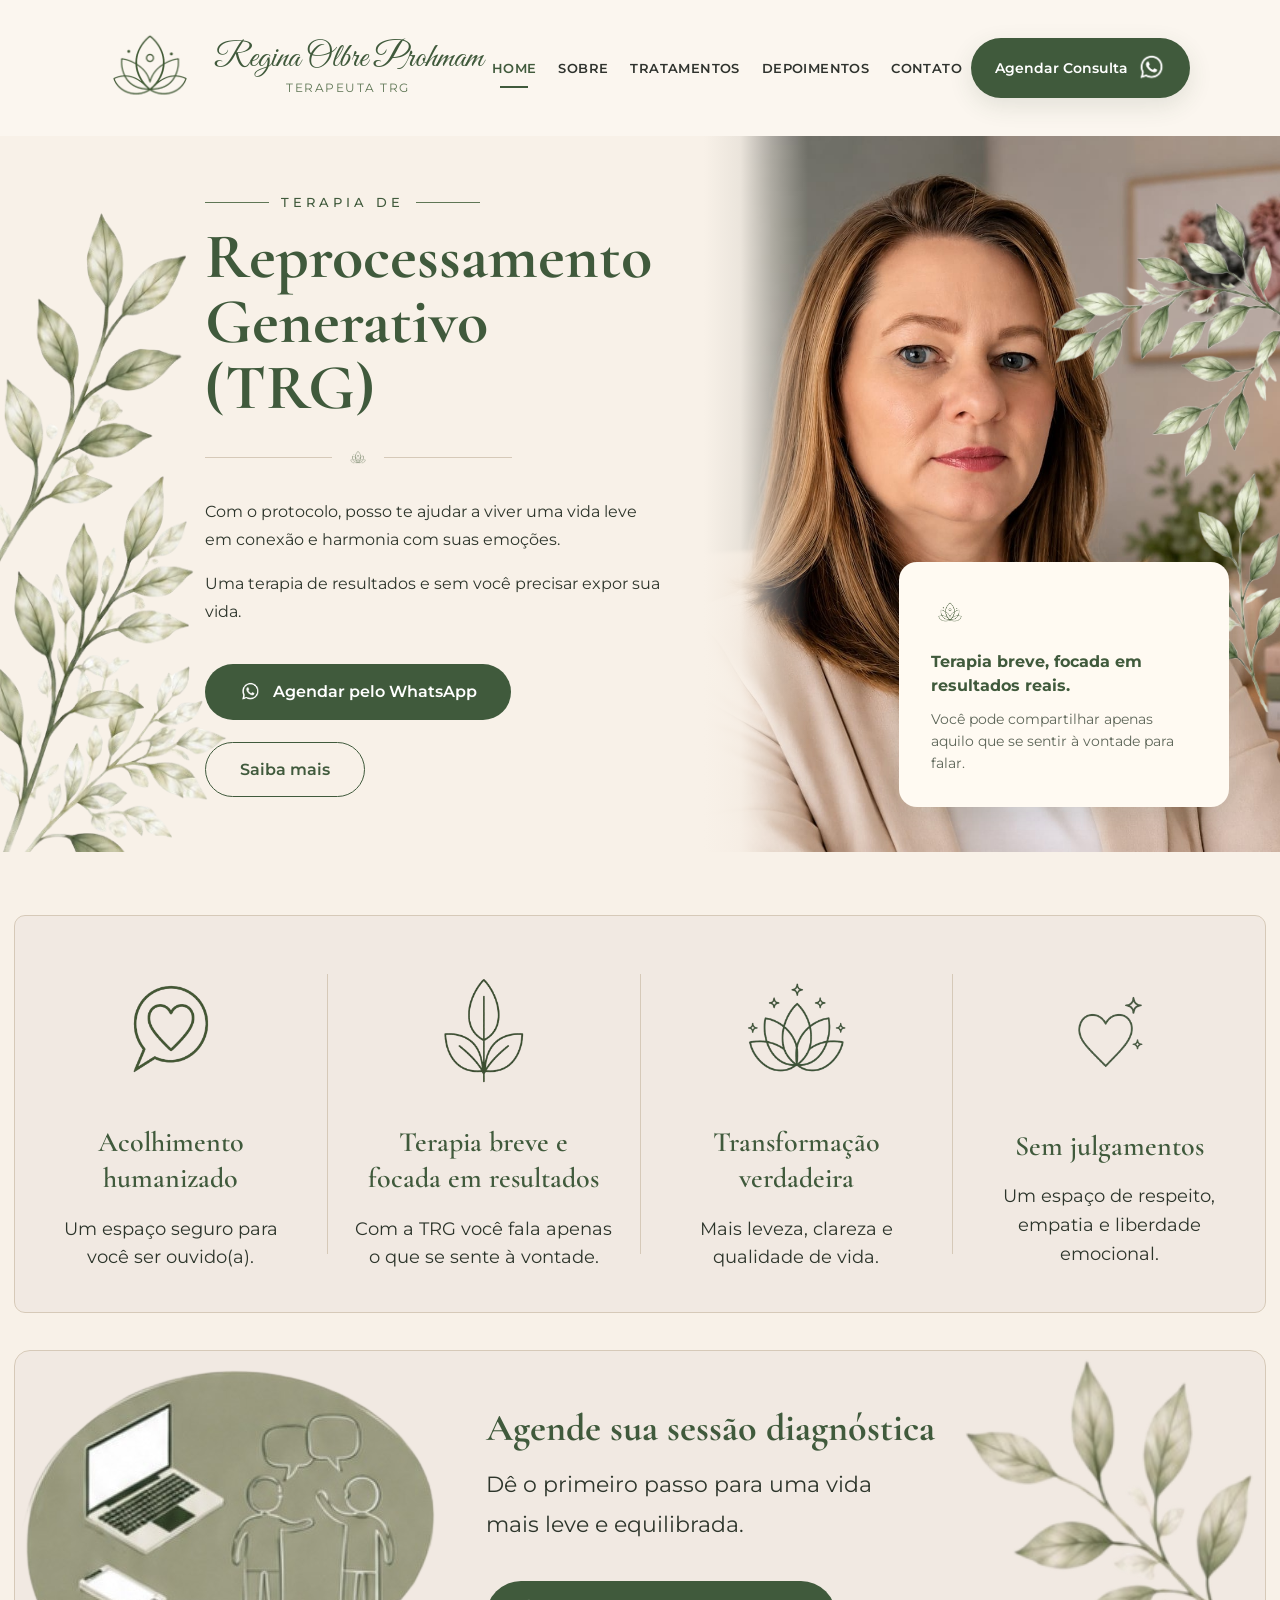
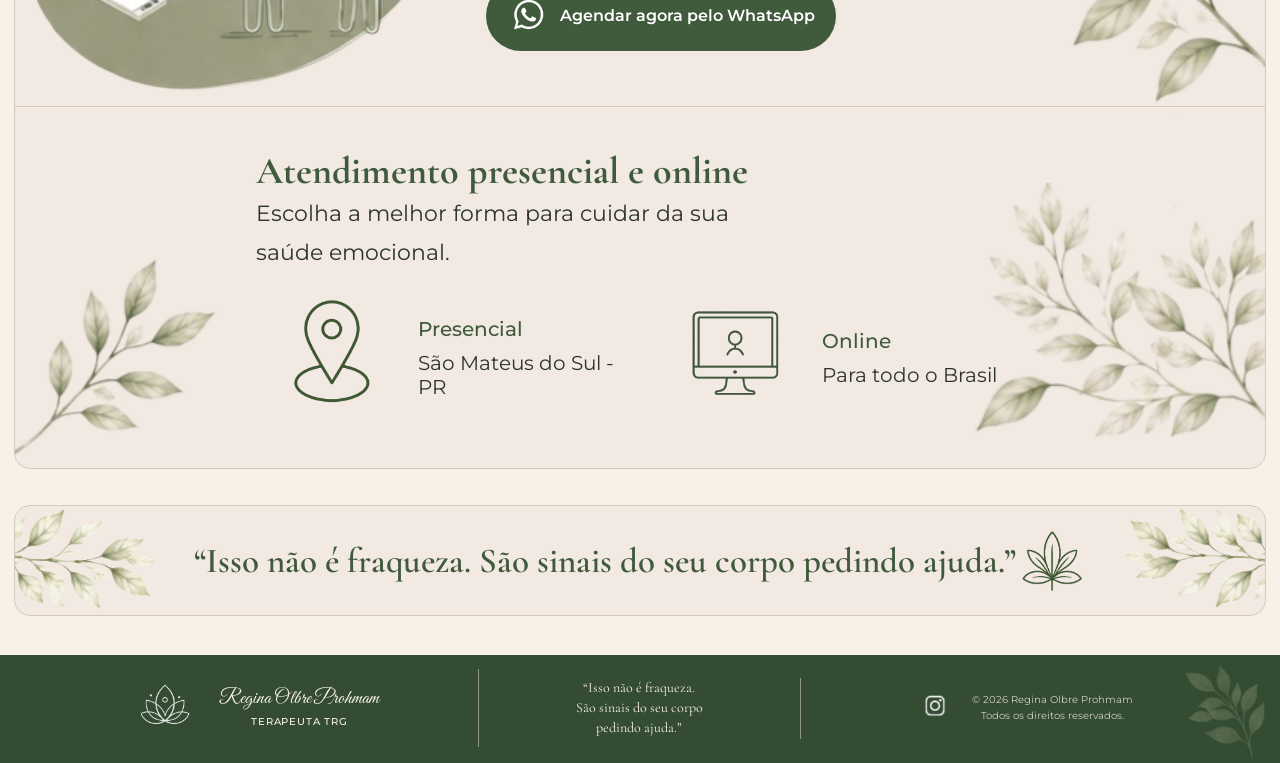
==== commit d645b880: "Alterando consulta gratuita" ====
--- a/index.html
+++ b/index.html
@@ -136,7 +136,7 @@
             <div class="parte-cima">
                 <img src="img/conversa.png" alt="Ícone de duas pessoas conversando.">
                 <div class="rect-info-cima">
-                    <p class="titulo-info">Primeira consulta gratuita</p>
+                    <p class="titulo-info">Agende sua sessão diagnóstica</p>
                     <p class="descricao-info">Dê o primeiro passo para uma vida<br>mais leve e equilibrada.</p>
                     <a href="https://wa.me/55042998671152" class="btn-whatsapp" target="_blank">
                         <img src="img/whatsapp-icon.png" alt="WhatsApp">
--- a/style.css
+++ b/style.css
@@ -371,14 +371,53 @@
 }
 
 @media (max-width: 500px) {
+    header {
+        padding: 10px 14px 12px;
+        gap: 10px;
+    }
+
+    .icone_cabecalho img {
+        width: 86px;
+    }
+
+    .nome_regina {
+        font-size: 27px;
+    }
+
+    .terapeuta_trg {
+        font-size: 9px;
+        letter-spacing: 1.1px;
+    }
+
+    .menu {
+        width: 100%;
+    }
+
     .menu nav {
-    display: flex;
-    align-items: center;
-    gap: 8px;
+        display: flex;
+        align-items: center;
+        justify-content: center;
+        flex-wrap: nowrap;
+        gap: clamp(7px, 2.4vw, 12px);
+        width: 100%;
     }
 
     .menu nav a {
-        font-size: 10px;
+        padding: 7px 0;
+        font-size: clamp(8.5px, 2.45vw, 10.5px);
+        letter-spacing: 0.15px;
+        line-height: 1;
+        white-space: nowrap;
+    }
+
+    .menu nav a::after {
+        bottom: -4px;
+        height: 1px;
+    }
+
+    .menu nav a:hover::after,
+    .menu nav a.ativo::after {
+        width: 18px;
     }
 
     .botao_whats {
@@ -1975,7 +2014,7 @@
 .cards-tratamentos {
     display: grid;
     grid-template-columns: repeat(auto-fit, minmax(260px, 1fr));
-    gap: 20px;
+    gap: 10px;
     max-width: 1200px;
     width: calc(100% - 40px);
     margin-left: auto;
@@ -2919,6 +2958,7 @@
 .container-desc-contato{
     gap: 15px;
     margin-bottom: 30px;
+    text-align: center;
 }
 
 .divisor-contato{
@@ -2928,6 +2968,8 @@
     gap: 14px;
     width: 300px;
     margin-bottom: 20px;
+    margin-left: auto;
+    margin-right: auto;
 }
 
 .divisor-contato span {
@@ -2956,6 +2998,7 @@
     font-size: 42px;
     font-weight: 600;
     color: var(--cor-verde-principal);
+    text-align: center;
 }
 
 .container-lista-contato {
